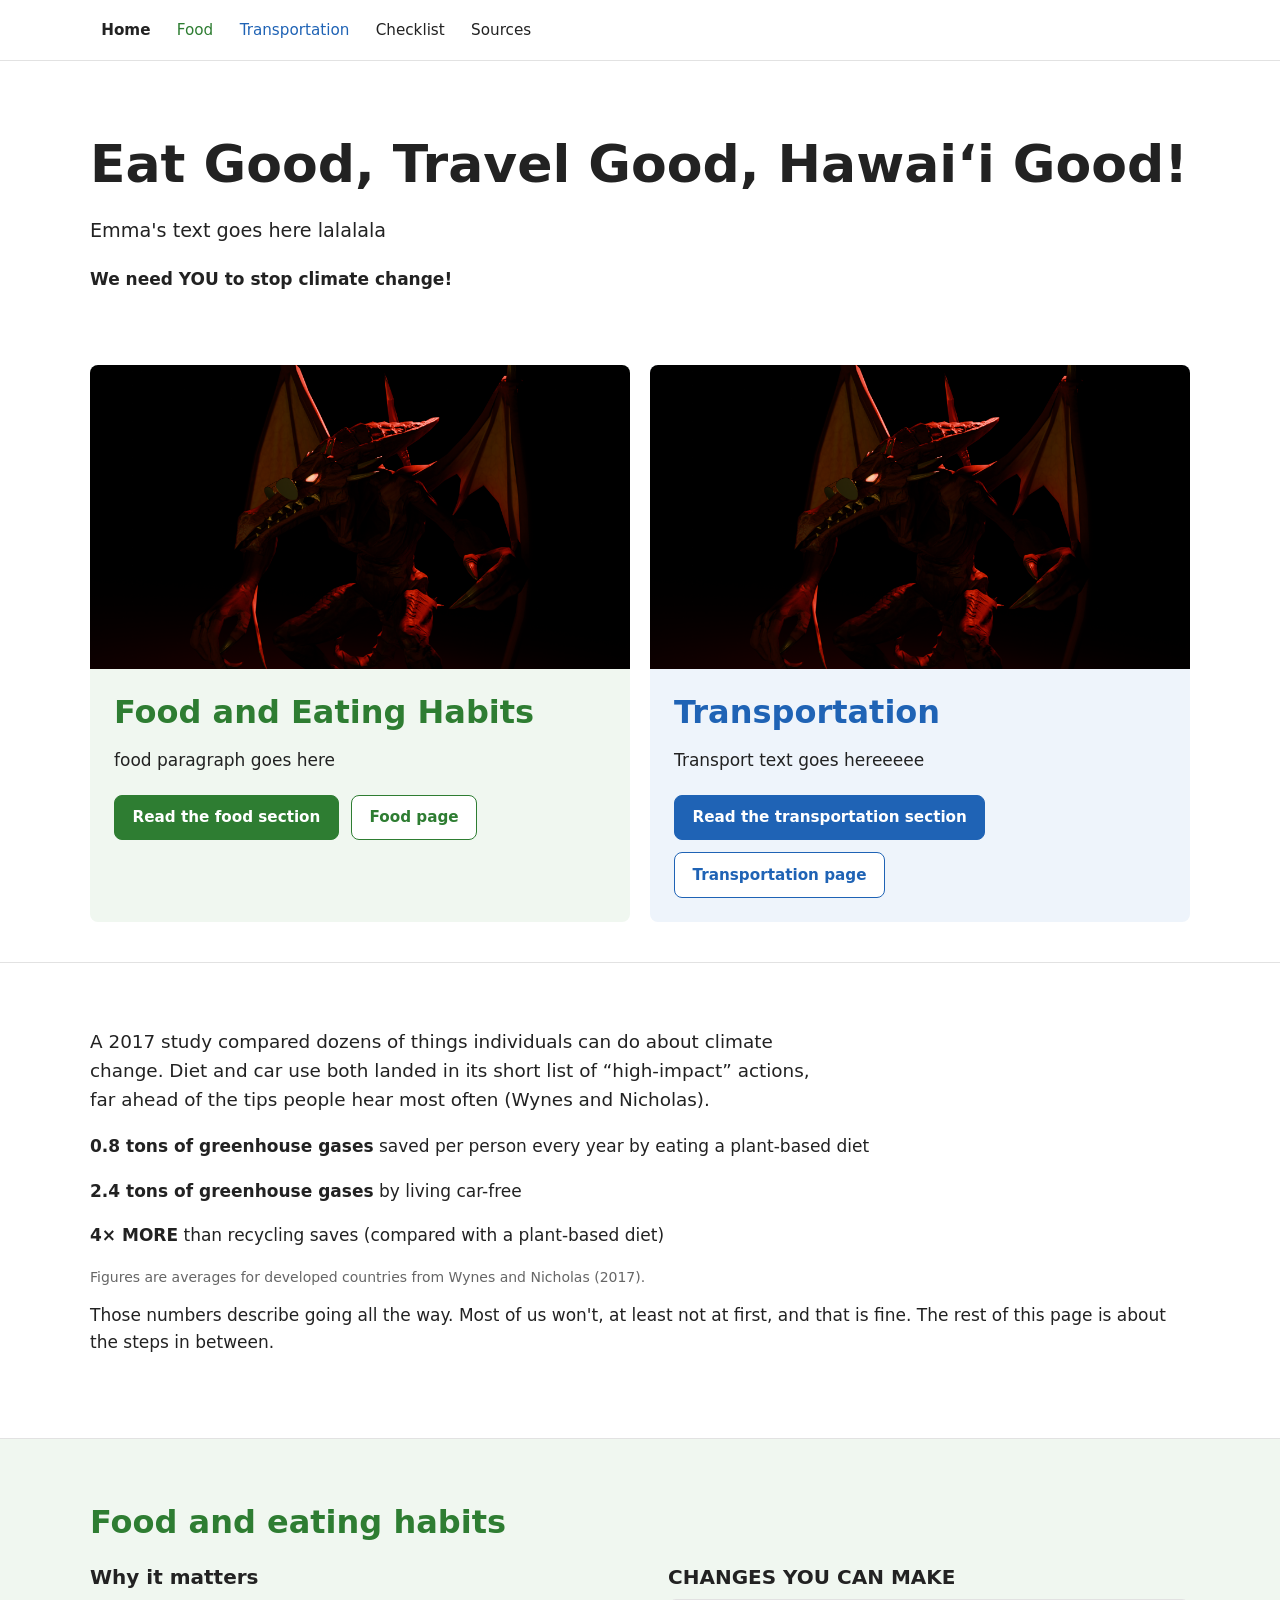
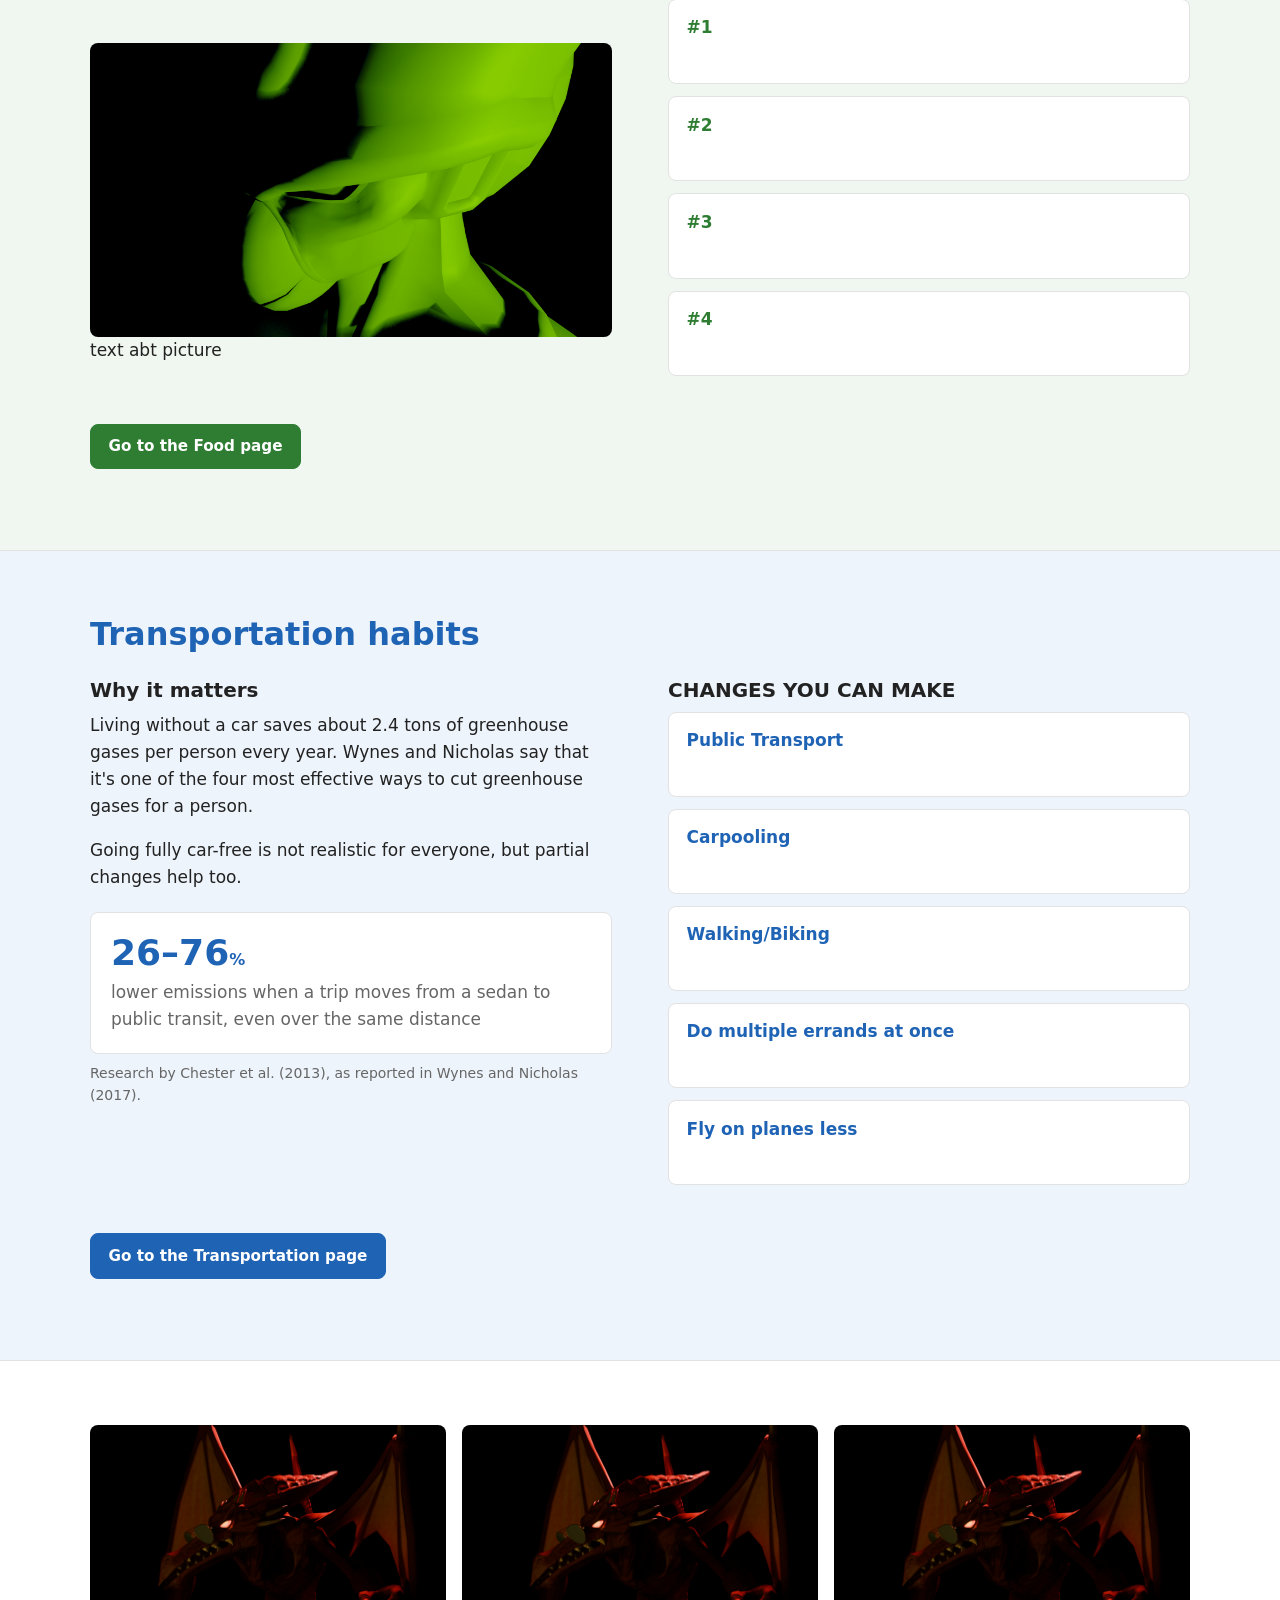
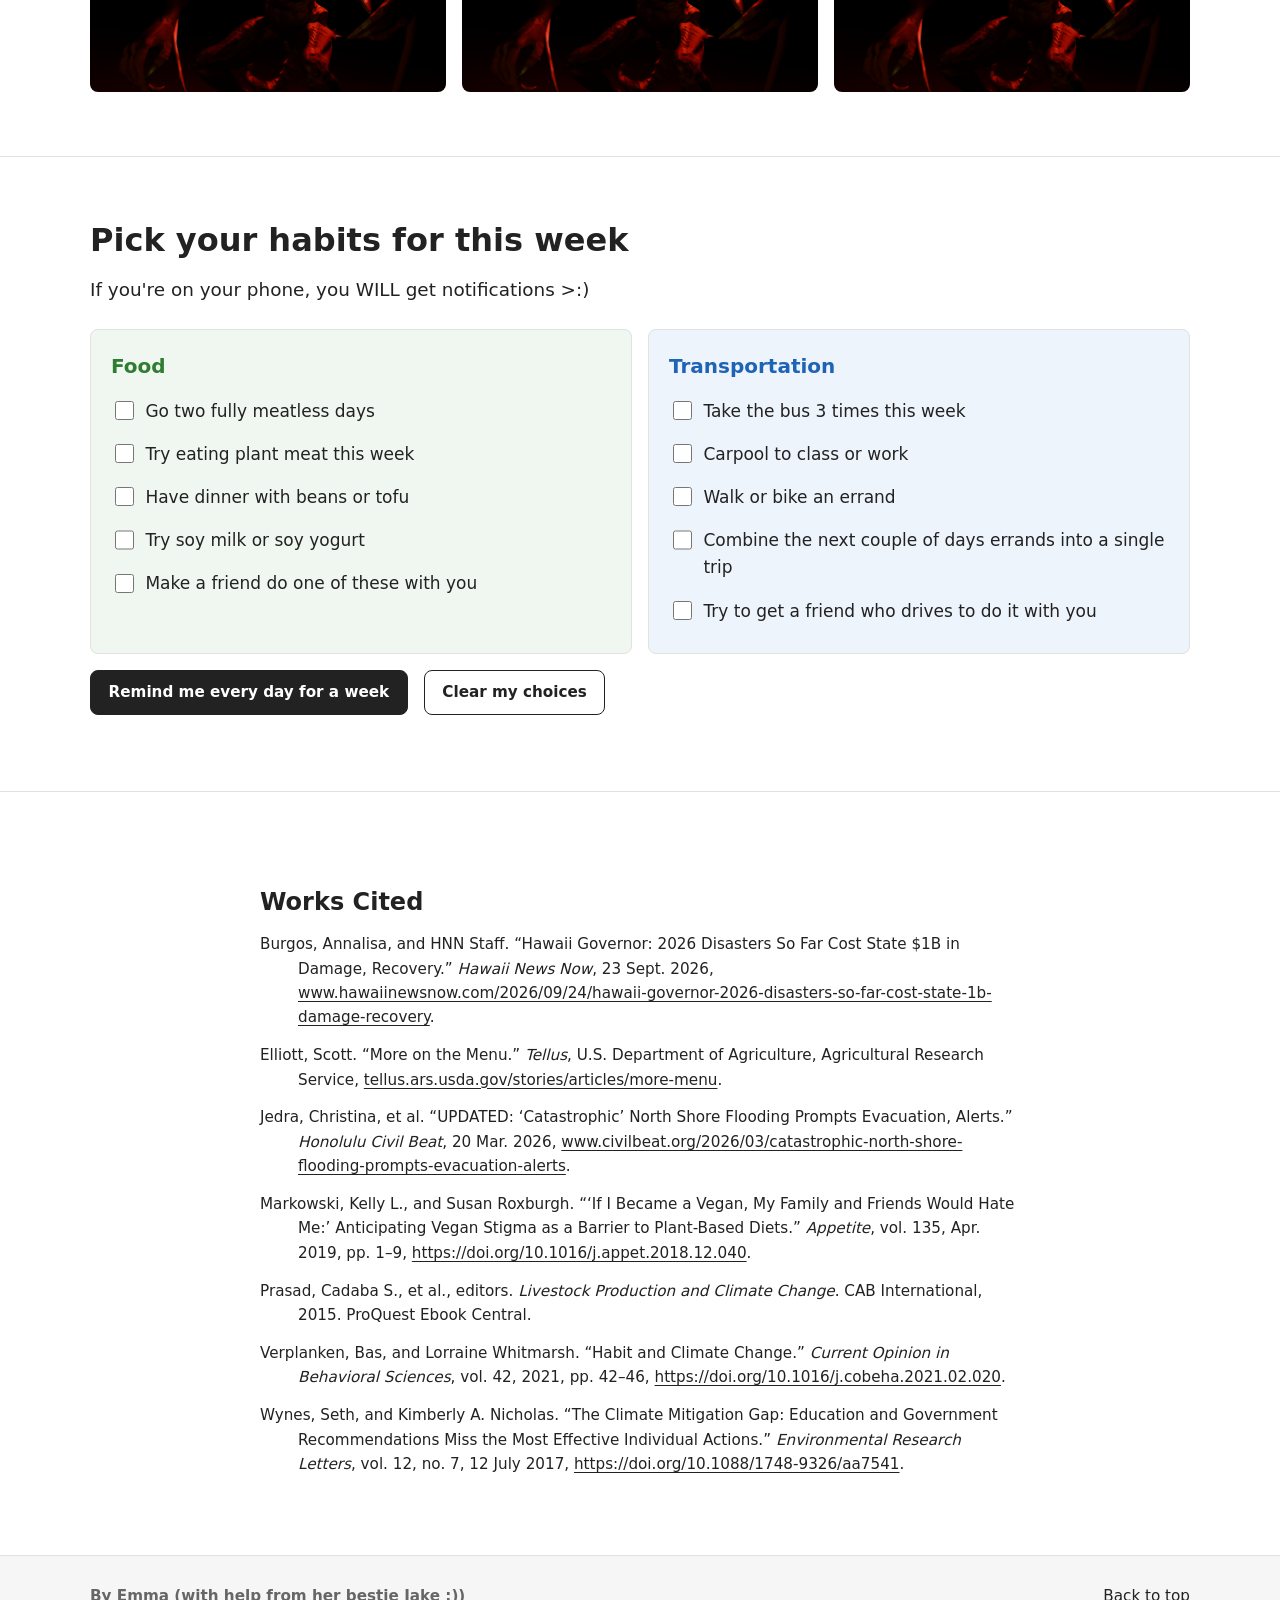
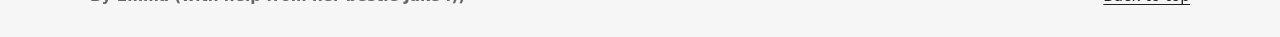
==== index.html @ 80af2153 "Climate habits website" ====
<!DOCTYPE html>
<html lang="en"><head>
  <meta charset="utf-8">
  <meta name="viewport" content="width=device-width, initial-scale=1">
  <title>Eat Good, Travel Good, Hawaiʻi Good!</title>
  <link rel="stylesheet" href="css/styles.css">
</head>
<body>
  <a class="skip-link" href="#main">Skip to main content</a>

  <!-- ============ SITE HEADER / NAVIGATION ============ -->
  <header class="site-header">
    <div class="wrap header-inner">
      <button class="nav-toggle" type="button" aria-expanded="false" aria-controls="site-nav">
        <span class="nav-toggle-bars" aria-hidden="true"></span>
        Menu
      </button>
      <nav id="site-nav" class="site-nav" aria-label="Main">
        <ul>
          <li><a href="index.html" aria-current="page">Home</a></li>
          <li><a class="nav-food" href="food.html">Food</a></li>
          <li><a class="nav-move" href="transportation.html">Transportation</a></li>
          <li><a href="#checklist">Checklist</a></li>
          <li><a href="#sources">Sources</a></li>
        </ul>
      </nav>
    </div>
  </header>

  <main id="main">

    <!-- ============ 1. DARK INTRO ============ -->
    <section class="hero">
      <div class="wrap">
        <h1><em>Eat Good, Travel Good, Hawaiʻi Good!</em></h1>
        <p class="hero-lede">Emma's text goes here lalalala</p>
        <p class="hero-note">We need YOU to stop climate change!</p>
      </div>
    </section>

    <!-- ============ 2. THE GREEN / BLUE SPLIT ============ -->
    <section class="split" aria-label="The two topics">
      <article class="split-half theme-food">
        <img src="images/aviator-penetrator-cool-test-render.png" width="1920" height="1080" alt="">
        <div class="split-body">
          <h2>Food and Eating Habits</h2>
          <p>food paragraph goes here</p>
          <div class="btn-row">
            <a class="btn" href="#food">Read the food section</a>
            <a class="btn btn-ghost" href="food.html">Food page</a>
          </div>
        </div>
      </article>

      <article class="split-half theme-move">
        <img src="images/aviator-penetrator-cool-test-render-2.png" width="1920" height="1080" alt="">
        <div class="split-body">
          <h2>Transportation</h2>
          <p>Transport text goes hereeeee</p>
          <div class="btn-row">
            <a class="btn" href="#transportation">Read the transportation section</a>
            <a class="btn btn-ghost" href="transportation.html">Transportation page</a>
          </div>
        </div>
      </article>
      <span class="split-plus" aria-hidden="true">+</span>
    </section>

    <!-- ============ 3. SHARED SECTION: WHY THESE TWO ============ -->
    <section class="section theme-mix" id="why">
      <div class="wrap">
        <p class="section-lede">
          A 2017 study compared dozens of things individuals can do about climate change. Diet and
          car use both landed in its short list of “high-impact” actions, far ahead of the tips
          people hear most often (Wynes and Nicholas).
        </p>

        <p><strong>0.8 tons of greenhouse gases</strong> saved per person every year by eating a plant-based diet</p>
        <p><strong>2.4 tons of greenhouse gases</strong> by living car-free</p>
        <p><strong>4× MORE</strong> than recycling saves (compared with a plant-based diet)</p>
        <p class="fine-print">
          Figures are averages for developed countries from Wynes and Nicholas (2017).</p>
        <p>
          Those numbers describe going all the way. Most of us won't, at least not at first, and
          that is fine. The rest of this page is about the steps in between.
        </p>
      </div>
    </section>

    <!-- ============ 4. FOOD DETAIL (GREEN) ============ -->
    <section class="section theme-food tinted" id="food">
      <div class="wrap">
        <h2>Food and eating habits</h2>

        <div class="two-col">
          <div>
            <h3>Why it matters</h3>
            <p><br></p>

            <!-- Picture spot: click it in edit mode to swap in your own picture -->
            <img class="rounded" src="images/impcelltestgreenoverlaynotexture.png" width="1920" height="1080" alt="">

            <p>text abt picture</p>
          </div>

          <div>
            <h3>CHANGES YOU CAN MAKE</h3>
            <ul class="steps">
              <li>
                <strong>#1</strong><br></li>
              <li>
                <strong>#2</strong><br></li>
              <li>
                <strong>#3</strong><br></li>
              <li>
                <strong>#4</strong><br></li>
            </ul>
          </div>
        </div>

        <p><a class="btn" href="food.html">Go to the Food page</a></p>
      </div>
    </section>

    <!-- ============ 5. TRANSPORTATION DETAIL (BLUE) ============ -->
    <section class="section theme-move tinted" id="transportation">
      <div class="wrap">
        <h2>Transportation habits</h2>

        <div class="two-col">
          <div>
            <h3>Why it matters</h3>
            <p>
              Living without a car saves about 2.4 tons of greenhouse gases per person every year. Wynes and Nicholas say that it's one of the four most effective ways to cut greenhouse gases for a person.
            </p>
            <p>
              Going fully car-free is not realistic for everyone, but partial changes help too.
            </p>
            <div class="stat-row stat-row-tight">
              <div class="stat">
                <p class="stat-num">26–76<span>%</span></p>
                <p class="stat-label">lower emissions when a trip moves from a sedan to public transit, even over the same distance</p>
              </div>
            </div>
            <p class="fine-print">Research by Chester et al. (2013), as reported in Wynes and Nicholas (2017).</p>
          </div>

          <div>
            <h3>CHANGES YOU CAN MAKE</h3>
            <ul class="steps">
              <li>
                <strong>Public Transport</strong><br></li>
              <li>
                <strong>Carpooling</strong><br></li>
              <li>
                <strong>Walking/Biking</strong><br></li>
              <li>
                <strong>Do multiple errands at once</strong><br></li>
              <li>
                <strong>Fly on planes less</strong><br></li>
            </ul>
          </div>
        </div>

        <p><a class="btn" href="transportation.html">Go to the Transportation page</a></p>
      </div>
    </section>

    <!-- ============ 6. PICTURES (MIXED) ============ -->
    <!-- Three picture spots: click each one in edit mode to swap in your own picture -->
    <section class="section theme-mix" id="pictures">
      <div class="wrap">
        <div class="photo-row">
          <img class="rounded" src="images/aviator-penetrator-cool-test-render.png" width="1920" height="1080" alt="">
          <img class="rounded" src="images/aviator-penetrator-cool-test-render-2.png" width="1920" height="1080" alt="">
          <img class="rounded" src="images/aviator-penetrator-cool-test-render-3.png" width="1920" height="1080" alt="">
        </div>
      </div>
    </section>

    <!-- ============ 8. INTERACTIVE CHECKLIST ============ -->
    <section class="section theme-mix" id="checklist">
      <div class="wrap">
        <h2>Pick your habits for this week</h2>
        <p class="section-lede">If you're on your phone, you WILL get notifications &gt;:)</p>

        <form class="checklist" id="habit-checklist">
          <fieldset class="check-group theme-food">
            <legend>Food</legend>
            <label><input type="checkbox" id="food-1"> <span>Go two fully meatless days</span></label>
            <label><input type="checkbox" id="food-2"> <span>Try eating plant meat this week</span></label>
            <label><input type="checkbox" id="food-3"> <span>Have dinner with beans or tofu</span></label>
            <label><input type="checkbox" id="food-4"> <span>Try soy milk or soy yogurt</span></label>
            <label><input type="checkbox" id="food-5"> <span>Make a friend do one of these with you</span></label>
          </fieldset>

          <fieldset class="check-group theme-move">
            <legend>Transportation</legend>
            <label><input type="checkbox" id="move-1"> <span>Take the bus 3 times this week</span></label>
            <label><input type="checkbox" id="move-2"> <span>Carpool to class or work</span></label>
            <label><input type="checkbox" id="move-3"> <span>Walk or bike an errand</span></label>
            <label><input type="checkbox" id="move-4"> <span>Combine the next couple of days errands into a single trip</span></label>
            <label><input type="checkbox" id="move-5"> <span>Try to get a friend who drives to do it with you</span></label>
          </fieldset>

          <div class="check-summary">
            <button class="btn" type="button" id="remind-me">Remind me every day for a week</button>
            <button class="btn btn-outline" type="button" id="check-reset">Clear my choices</button>
          </div>
        </form>
      </div>
    </section>

    <!-- ============ 9. CONCLUSION + WORKS CITED ============ -->
    <section class="section" id="sources">
      <div class="wrap narrow">
        <h2 class="cited-title">Works Cited</h2>
        <ul class="cited">
          <li>Burgos, Annalisa, and HNN Staff. “Hawaii Governor: 2026 Disasters So Far Cost State $1B in Damage, Recovery.” <cite>Hawaii News Now</cite>, 23 Sept. 2026, <a href="https://www.hawaiinewsnow.com/2026/09/24/hawaii-governor-2026-disasters-so-far-cost-state-1b-damage-recovery">www.hawaiinewsnow.com/2026/09/24/hawaii-governor-2026-disasters-so-far-cost-state-1b-damage-recovery</a>.</li>
          <li>Elliott, Scott. “More on the Menu.” <cite>Tellus</cite>, U.S. Department of Agriculture, Agricultural Research Service, <a href="https://tellus.ars.usda.gov/stories/articles/more-menu">tellus.ars.usda.gov/stories/articles/more-menu</a>.</li>
          <li>Jedra, Christina, et al. “UPDATED: ‘Catastrophic’ North Shore Flooding Prompts Evacuation, Alerts.” <cite>Honolulu Civil Beat</cite>, 20 Mar. 2026, <a href="https://www.civilbeat.org/2026/03/catastrophic-north-shore-flooding-prompts-evacuation-alerts">www.civilbeat.org/2026/03/catastrophic-north-shore-flooding-prompts-evacuation-alerts</a>.</li>
          <li>Markowski, Kelly L., and Susan Roxburgh. “‘If I Became a Vegan, My Family and Friends Would Hate Me:’ Anticipating Vegan Stigma as a Barrier to Plant-Based Diets.” <cite>Appetite</cite>, vol. 135, Apr. 2019, pp. 1–9, <a href="https://doi.org/10.1016/j.appet.2018.12.040">https://doi.org/10.1016/j.appet.2018.12.040</a>.</li>
          <li>Prasad, Cadaba S., et al., editors. <cite>Livestock Production and Climate Change</cite>. CAB International, 2015. ProQuest Ebook Central.</li>
          <li>Verplanken, Bas, and Lorraine Whitmarsh. “Habit and Climate Change.” <cite>Current Opinion in Behavioral Sciences</cite>, vol. 42, 2021, pp. 42–46, <a href="https://doi.org/10.1016/j.cobeha.2021.02.020">https://doi.org/10.1016/j.cobeha.2021.02.020</a>.</li>
          <li>Wynes, Seth, and Kimberly A. Nicholas. “The Climate Mitigation Gap: Education and Government Recommendations Miss the Most Effective Individual Actions.” <cite>Environmental Research Letters</cite>, vol. 12, no. 7, 12 July 2017, <a href="https://doi.org/10.1088/1748-9326/aa7541">https://doi.org/10.1088/1748-9326/aa7541</a>.</li>
        </ul>
      </div>
    </section>
  </main>

  <footer class="site-footer">
    <div class="wrap footer-inner">
      <p><strong>By Emma (with help from her bestie Jake :))</strong></p>
      <p><a href="#main">Back to top</a></p>
    </div>
  </footer>

  <script src="js/main.js"></script></body></html>
---- css/styles.css ----
/* =====================================================================
   CLIMATE HABITS: one stylesheet for every page
   ---------------------------------------------------------------------
   HOW THE COLORS WORK
   1. All colors are named once, right below.
   2. A section gets its color by adding a class in the HTML:
        class="theme-food"  -> green
        class="theme-move"  -> blue
        class="theme-mix"   -> plain (no color)
   3. Everything inside that section reads --deep and --tint,
      so it recolors itself.
   To change a color for the whole site, change it here only.
   ===================================================================== */

:root {
  /* Basics */
  --ink: #222222;        /* text */
  --paper: #ffffff;      /* page background */
  --muted: #666666;      /* small grey text */
  --line: #e2e2e2;       /* thin borders */
  --soft: #f6f6f6;       /* light grey boxes */

  /* Food = green */
  --food-deep: #2e7d32;
  --food-tint: #f0f7f0;

  /* Transportation = blue */
  --move-deep: #1f63b5;
  --move-tint: #eef4fb;

  /* Defaults used when a section has no theme class */
  --deep: var(--ink);
  --tint: var(--soft);

  --font: system-ui, -apple-system, "Segoe UI", Roboto, Helvetica, Arial, sans-serif;
  --radius: 8px;
}

.theme-food { --deep: var(--food-deep); --tint: var(--food-tint); }
.theme-move { --deep: var(--move-deep); --tint: var(--move-tint); }
.theme-mix  { --deep: var(--ink);       --tint: var(--soft); }

/* ---------- Basics ---------- */
*, *::before, *::after { box-sizing: border-box; }
html { scroll-behavior: smooth; scroll-padding-top: 70px; }
body {
  margin: 0;
  background: var(--paper);
  color: var(--ink);
  font-family: var(--font);
  font-size: 1.0625rem;
  line-height: 1.6;
}
img { max-width: 100%; height: auto; display: block; }
h1, h2, h3, h4 { line-height: 1.2; margin: 0 0 .5em; font-weight: 700; }
h2 { font-size: clamp(1.6rem, 3vw, 2rem); color: var(--deep); }
h3 { font-size: 1.25rem; }
h4 { font-size: 1.1rem; }
p { margin: 0 0 1em; }
a { color: var(--deep); text-underline-offset: 3px; }
:focus-visible { outline: 3px solid #f2b705; outline-offset: 2px; }

.wrap { width: min(1100px, 100% - 2.5rem); margin-inline: auto; }
.narrow { max-width: 760px; }

.skip-link { position: absolute; left: -999px; top: 0; background: #fff; color: var(--ink); padding: .6rem 1rem; z-index: 100; }
.skip-link:focus { left: .5rem; top: .5rem; }

.fine-print { font-size: .875rem; color: var(--muted); }

/* ---------- Header and navigation ---------- */
.site-header { position: sticky; top: 0; z-index: 50; background: #fff; border-bottom: 1px solid var(--line); }
.header-inner { display: flex; align-items: center; justify-content: space-between; min-height: 60px; gap: 1rem; }
.site-nav ul { list-style: none; display: flex; gap: .25rem; margin: 0; padding: 0; }
.site-nav a { display: block; padding: .5rem .7rem; color: var(--ink); text-decoration: none; font-size: .95rem; }
.site-nav a:hover { text-decoration: underline; }
.site-nav a[aria-current="page"] { font-weight: 700; }
.site-nav .nav-food { color: var(--food-deep); }
.site-nav .nav-move { color: var(--move-deep); }

.nav-toggle {
  display: none; align-items: center; gap: .5rem;
  background: none; border: 1px solid var(--line); color: var(--ink);
  font: inherit; font-size: .95rem; padding: .4rem .8rem; border-radius: var(--radius); cursor: pointer;
}
.nav-toggle-bars, .nav-toggle-bars::before, .nav-toggle-bars::after {
  display: block; width: 16px; height: 2px; background: currentColor; content: ""; position: relative;
}
.nav-toggle-bars::before { position: absolute; top: -5px; }
.nav-toggle-bars::after { position: absolute; top: 5px; }

/* ---------- Intro at the top of each page ---------- */
.hero { padding: clamp(2.5rem, 6vw, 4.5rem) 0; }
.hero h1 { font-size: clamp(2.2rem, 5vw, 3.25rem); margin-bottom: .4em; }
.hero h1 em { font-style: normal; }
.hero-lede { font-size: 1.2rem; max-width: 44rem; }
.hero-note { font-weight: 600; margin: 0; }

/* Food and Transportation pages: light green / light blue intro */
.hero-themed { background: var(--tint); }
.hero-themed h1 { color: var(--deep); }

/* ---------- The two halves on the home page ---------- */
.split { display: grid; grid-template-columns: 1fr 1fr; gap: 1.25rem; width: min(1100px, 100% - 2.5rem); margin: 0 auto 2.5rem; }
.split-half { background: var(--tint); border-radius: var(--radius); overflow: hidden; display: flex; flex-direction: column; }
.split-half img { width: 100%; aspect-ratio: 16 / 9; object-fit: cover; }
.split-body { padding: 1.5rem; }
.split-plus { display: none; }

/* ---------- Buttons ---------- */
.btn-row { display: flex; flex-wrap: wrap; gap: .75rem; margin-top: 1.25rem; }
.btn {
  display: inline-block; padding: .6rem 1.1rem; border-radius: var(--radius);
  background: var(--deep); color: #fff; border: 1px solid var(--deep);
  font: inherit; font-weight: 600; font-size: .95rem; text-decoration: none; cursor: pointer;
}
.btn:hover { opacity: .88; }
.btn-ghost, .btn-outline { background: #fff; color: var(--deep); }

/* ---------- Sections ---------- */
.section { padding: clamp(2.5rem, 6vw, 4rem) 0; border-top: 1px solid var(--line); }
.section.tinted { background: var(--tint); }
.section-lede { font-size: 1.15rem; max-width: 46rem; }
.two-col { display: grid; grid-template-columns: 1fr 1fr; gap: clamp(1.5rem, 5vw, 3.5rem); margin: 1.5rem auto; }
.rounded { border-radius: var(--radius); }

/* Number boxes */
.stat-row-tight { grid-template-columns: 1fr; margin: 1.25rem 0 .5rem; }
.stat { background: #fff; border: 1px solid var(--line); border-radius: var(--radius); padding: 1.25rem; }
.stat-num { font-size: 2.25rem; font-weight: 700; line-height: 1.1; color: var(--deep); margin-bottom: .4rem; }
.stat-num span { font-size: 1rem; font-weight: 600; }
.stat-label { margin: 0; color: var(--muted); }

/* Lists of facts / changes */
.steps { list-style: none; padding: 0; margin: 0 0 1.5rem; display: grid; gap: .75rem; }
.steps li { background: #fff; border: 1px solid var(--line); border-radius: var(--radius); padding: .9rem 1.1rem; }
.steps strong { display: block; color: var(--deep); }

/* Three pictures in a row */
.photo-row { display: grid; grid-template-columns: repeat(3, 1fr); gap: 1rem; }
.photo-row img { width: 100%; height: 100%; aspect-ratio: 4 / 3; object-fit: cover; }

/* ---------- Checklist ---------- */
.checklist { display: grid; grid-template-columns: 1fr 1fr; gap: 1rem; margin-top: 1.5rem; }
.check-group { margin: 0; padding: 1.25rem; background: var(--tint); border: 1px solid var(--line); border-radius: var(--radius); min-width: 0; }
.check-group legend { float: left; width: 100%; font-size: 1.25rem; font-weight: 700; color: var(--deep); margin-bottom: .5rem; padding: 0; }
.check-group label { clear: both; display: flex; align-items: flex-start; gap: .7rem; padding: .5rem .25rem; cursor: pointer; }
.check-group input { width: 1.2rem; height: 1.2rem; margin: .2rem 0 0; flex: none; accent-color: var(--deep); cursor: pointer; }
.check-summary { grid-column: 1 / -1; display: flex; flex-wrap: wrap; align-items: center; gap: .75rem 1rem; }
#remind-status { flex-basis: 100%; margin: 0; }

/* ---------- Daily check-in pop-up ---------- */
.checkin { width: min(30rem, calc(100% - 2rem)); border: 1px solid var(--line); border-radius: var(--radius); padding: 1.5rem; }
.checkin::backdrop { background: rgba(0,0,0,.35); }
.checkin h2 { font-size: 1.35rem; color: var(--ink); }
.checkin-list { list-style: none; padding: 0; margin: 1rem 0; display: grid; gap: .9rem; }
.checkin-list li { display: grid; gap: .4rem; }
.checkin-buttons { display: flex; gap: .5rem; }
.checkin-btn { font: inherit; font-size: .9rem; font-weight: 600; padding: .4rem .85rem; border-radius: var(--radius); border: 1px solid #bbb; background: #fff; color: var(--ink); cursor: pointer; }
.checkin-done[aria-pressed="true"] { background: var(--food-deep); border-color: var(--food-deep); color: #fff; }
.checkin-notyet[aria-pressed="true"] { background: #888; border-color: #888; color: #fff; }
.checkin-score { font-weight: 600; color: var(--food-deep); }

/* ---------- Works cited ---------- */
.cited-title { margin-top: 2rem; font-size: 1.5rem; }
.cited { list-style: none; padding: 0; font-size: .95rem; }
.cited li { padding-left: 2.5em; text-indent: -2.5em; margin-bottom: .9em; overflow-wrap: anywhere; }  /* hanging indent */

/* ---------- Placeholder box (Food / Transportation pages) ---------- */
.placeholder { border: 2px dashed #bbb; border-radius: var(--radius); padding: 2rem; text-align: center; background: #fff; }

/* ---------- Footer ---------- */
.site-footer { background: var(--soft); border-top: 1px solid var(--line); padding: 1.75rem 0; font-size: .95rem; color: var(--muted); }
.footer-inner { display: flex; flex-wrap: wrap; justify-content: space-between; gap: .5rem 2rem; }
.footer-inner p { margin: 0; }
.site-footer a { color: var(--ink); }

/* =====================================================================
   SMALLER SCREENS: side-by-side layouts stack on top of each other.
   ===================================================================== */
@media (max-width: 900px) {
  .site-nav a { padding: .5rem .5rem; font-size: .9rem; }
}

@media (max-width: 760px) {
  .nav-toggle { display: inline-flex; }
  .site-nav { display: none; position: absolute; left: 0; right: 0; top: 100%; background: #fff; border-bottom: 1px solid var(--line); padding: .5rem 1.25rem 1rem; }
  .site-nav.is-open { display: block; }
  .site-nav ul { flex-direction: column; }
  .site-nav a { padding: .75rem .25rem; font-size: 1.05rem; }

  .split, .two-col, .checklist, .photo-row { grid-template-columns: 1fr; }
  .two-col { gap: 1.5rem; }
}

@media (max-width: 520px) {
  .btn-row .btn { width: 100%; text-align: center; }
}

@media (prefers-reduced-motion: reduce) {
  html { scroll-behavior: auto; }
}
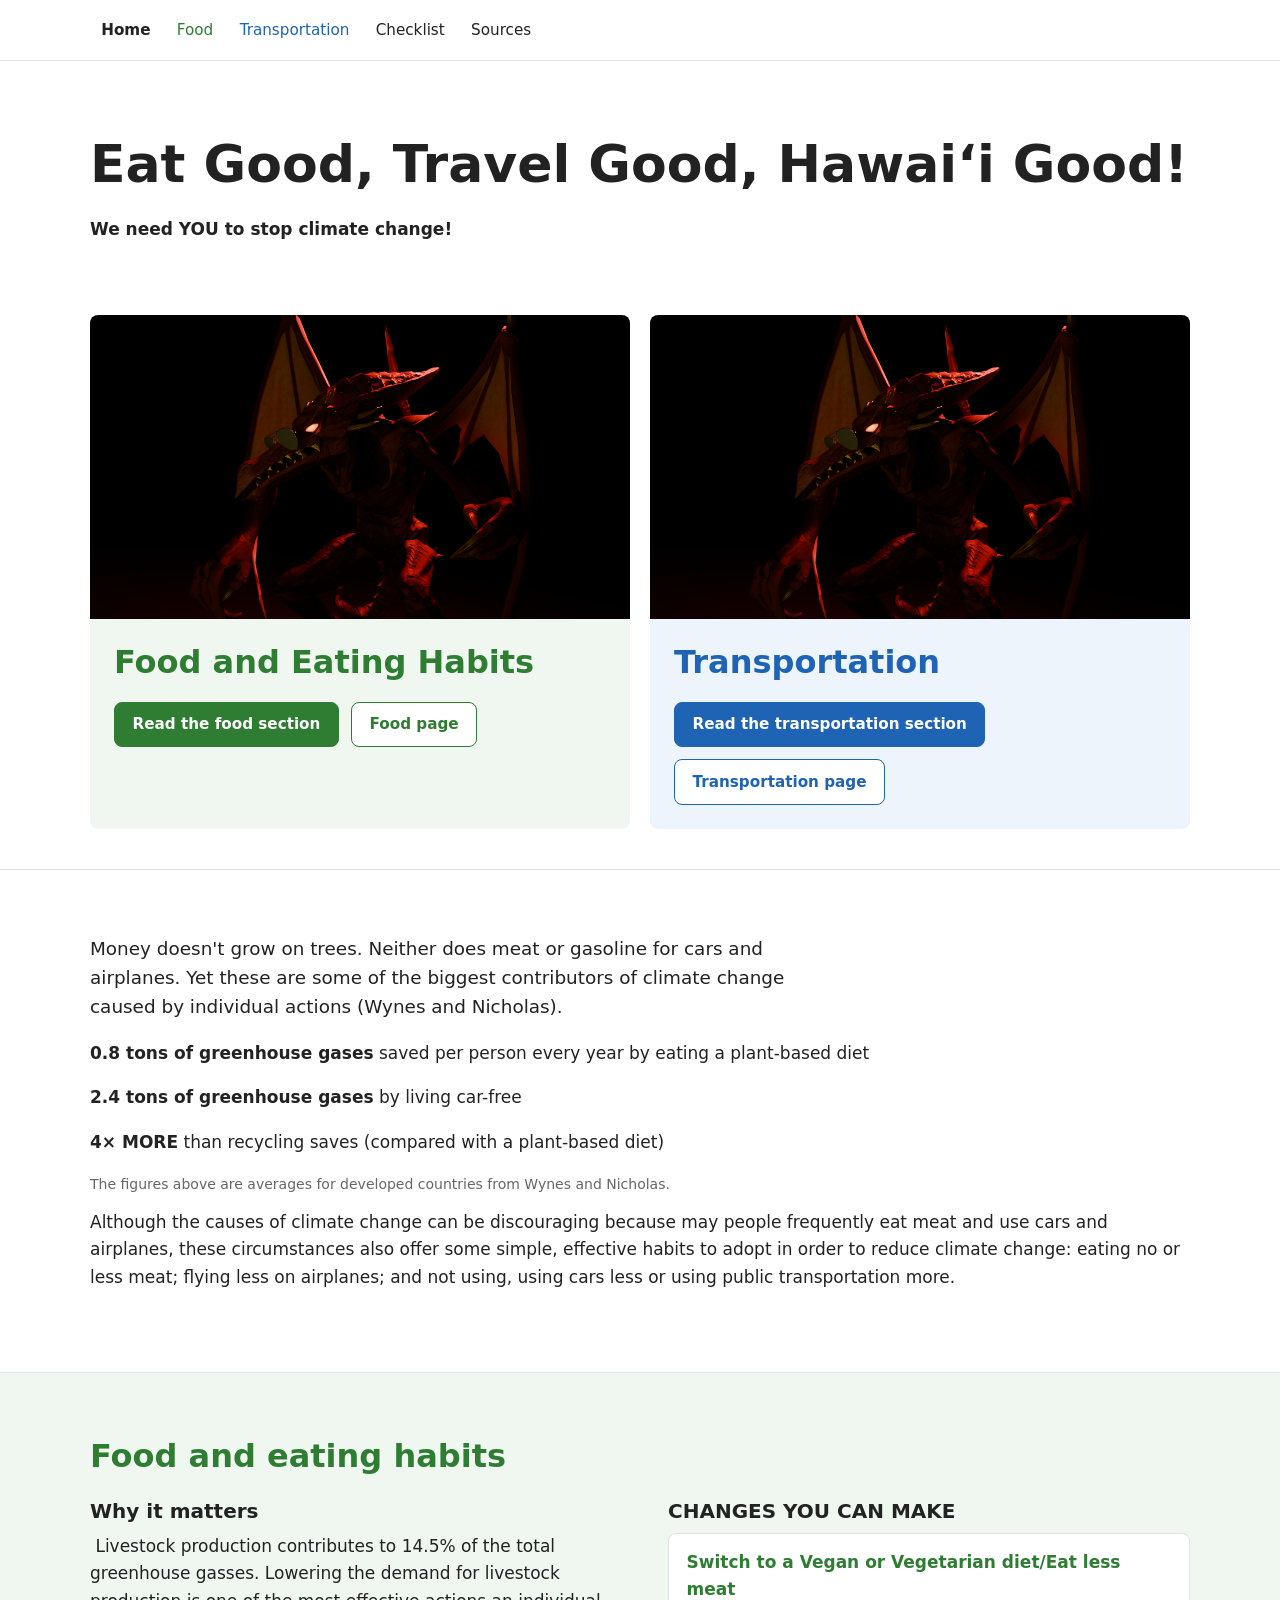
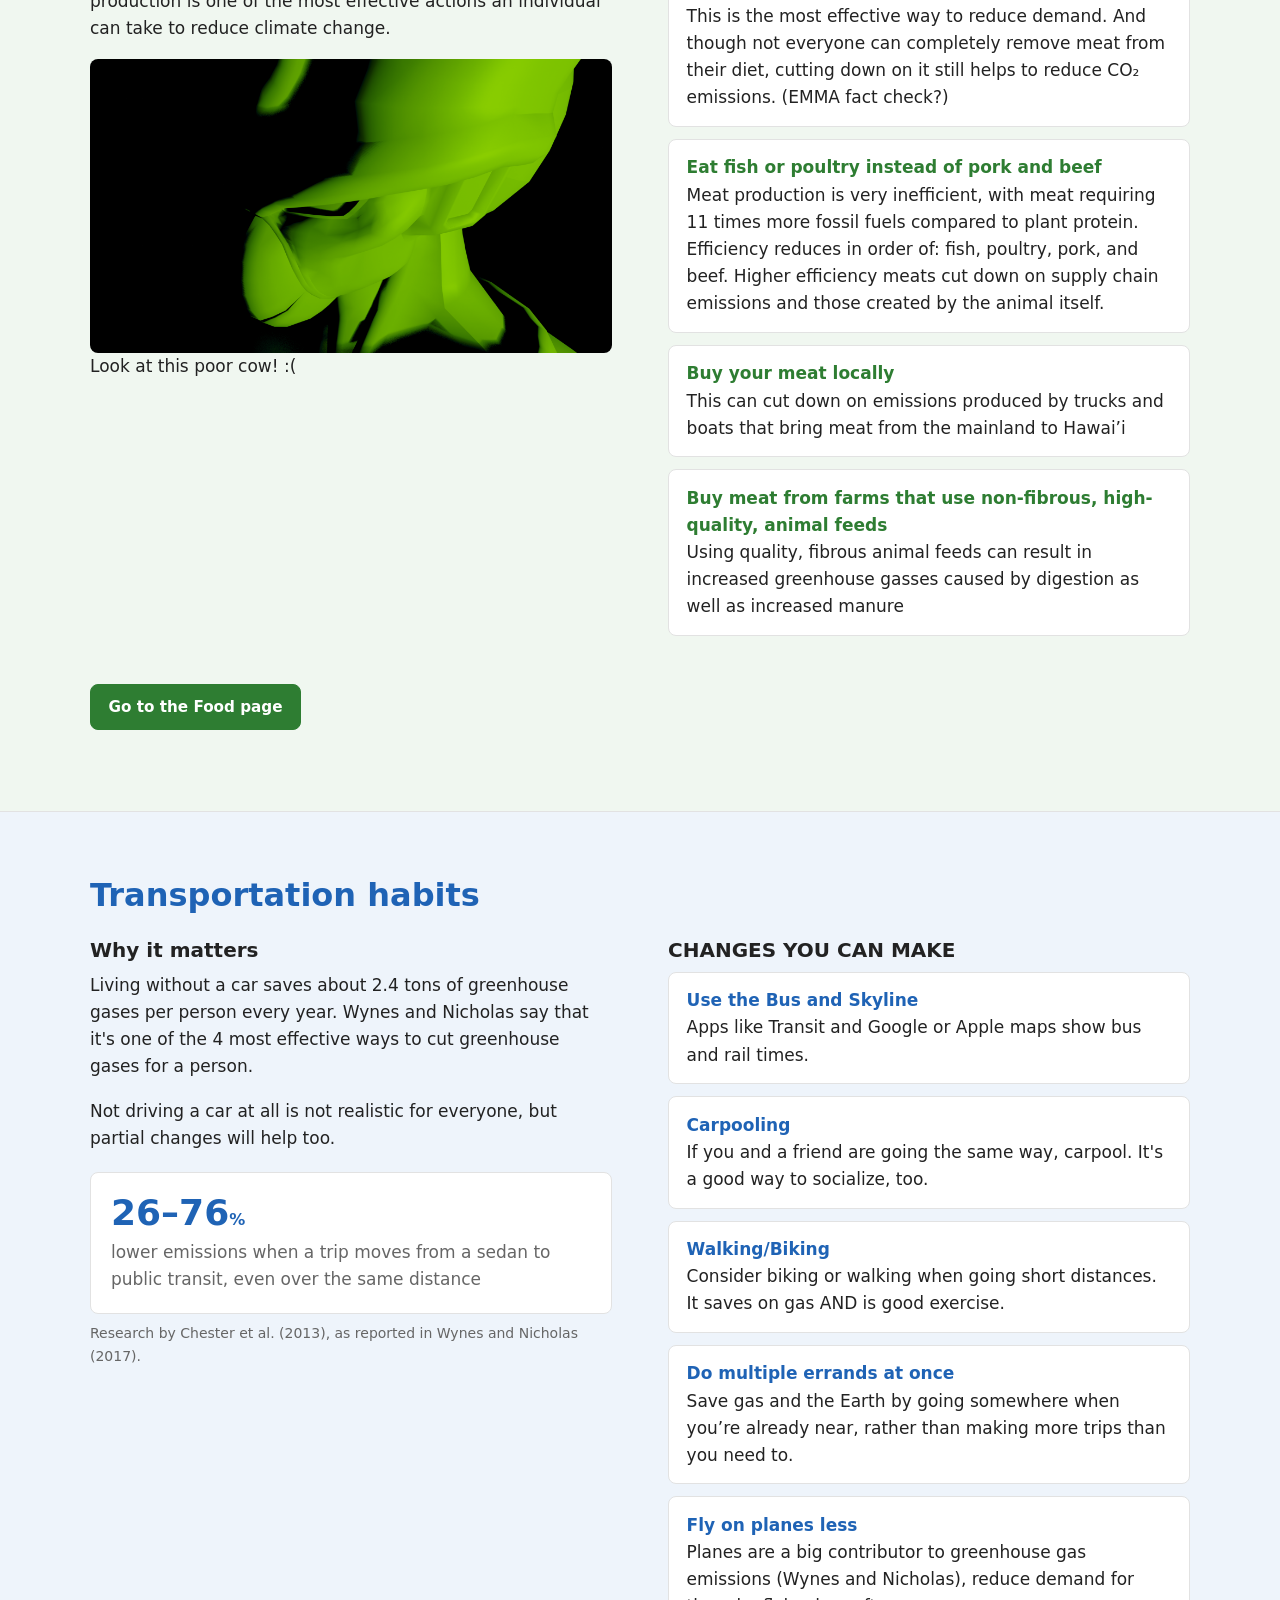
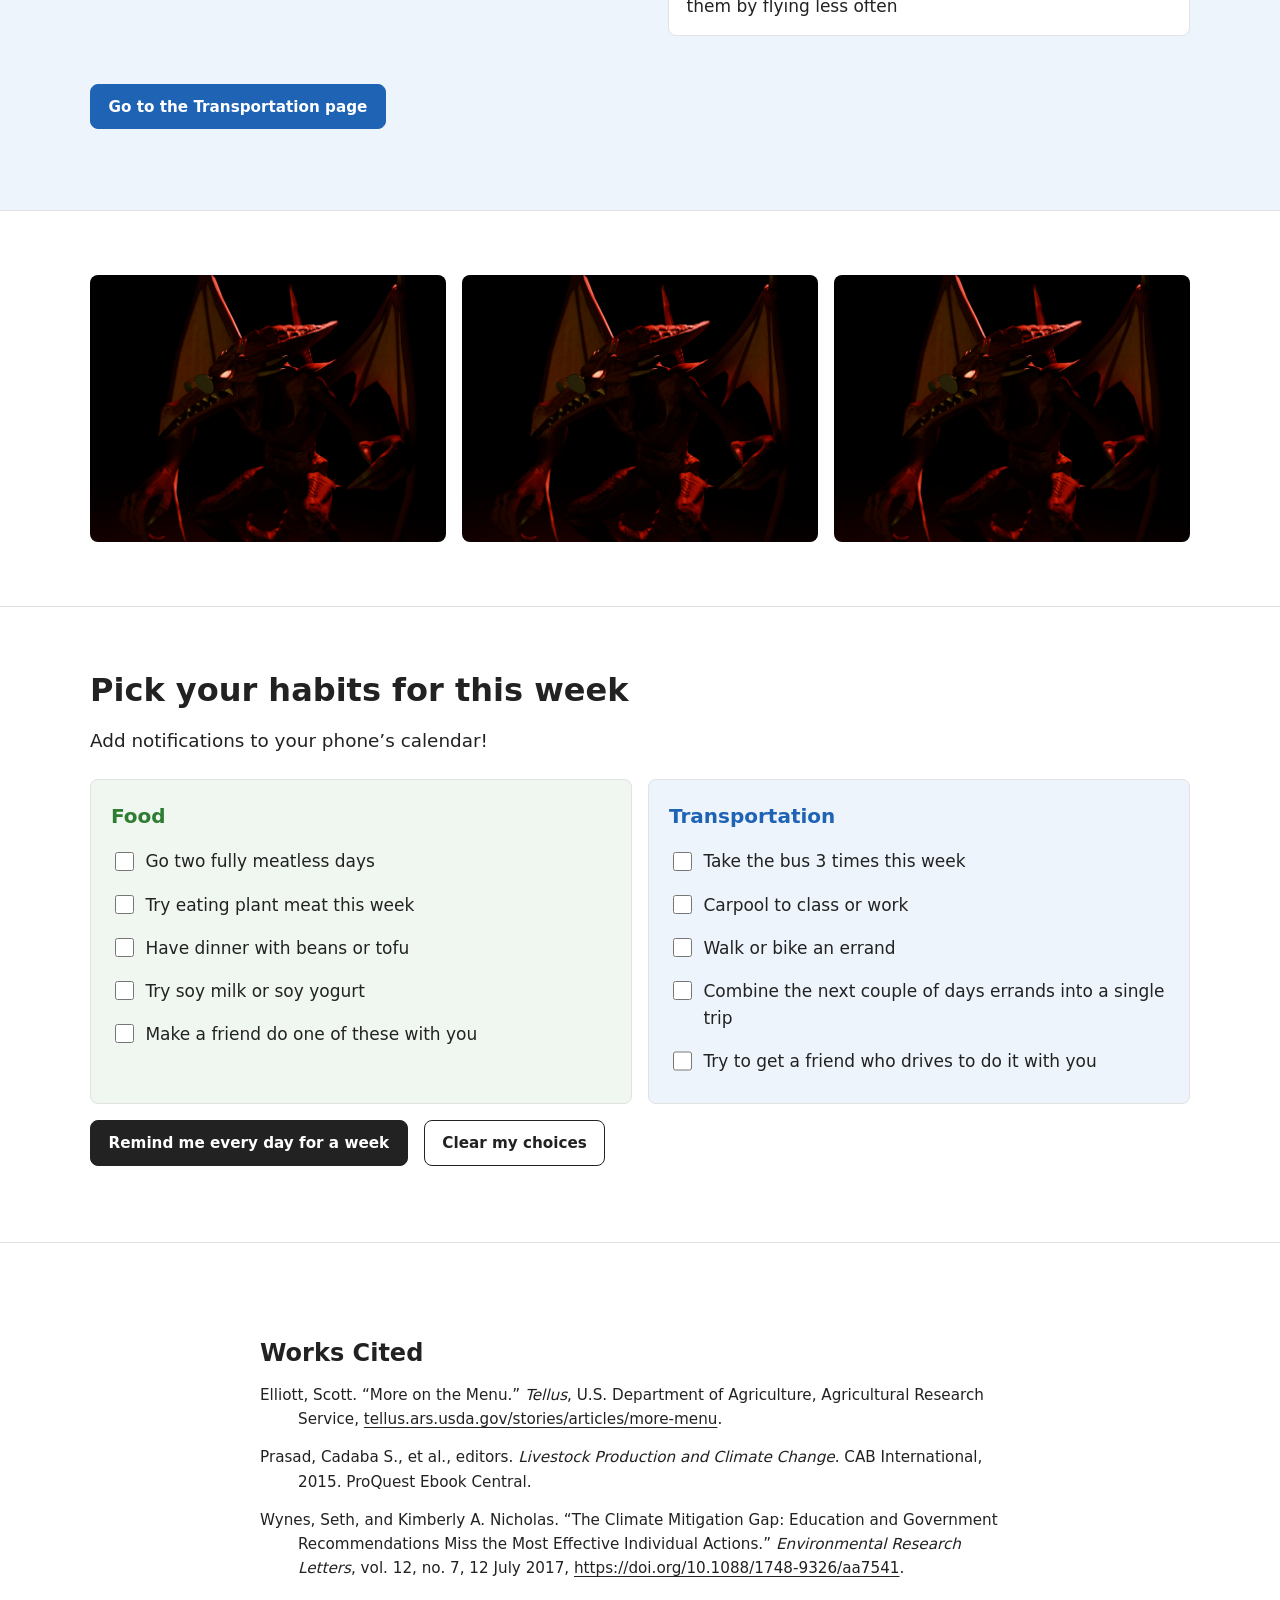
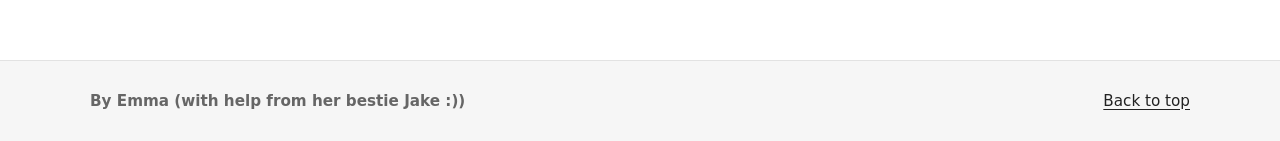
==== commit d27e0931: "Update homepage text, remove marked boxes and unused sources" ====
--- a/index.html
+++ b/index.html
@@ -33,7 +33,6 @@
     <section class="hero">
       <div class="wrap">
         <h1><em>Eat Good, Travel Good, Hawaiʻi Good!</em></h1>
-        <p class="hero-lede">Emma's text goes here lalalala</p>
         <p class="hero-note">We need YOU to stop climate change!</p>
       </div>
     </section>
@@ -44,7 +43,6 @@
         <img src="images/aviator-penetrator-cool-test-render.png" width="1920" height="1080" alt="">
         <div class="split-body">
           <h2>Food and Eating Habits</h2>
-          <p>food paragraph goes here</p>
           <div class="btn-row">
             <a class="btn" href="#food">Read the food section</a>
             <a class="btn btn-ghost" href="food.html">Food page</a>
@@ -56,7 +54,6 @@
         <img src="images/aviator-penetrator-cool-test-render-2.png" width="1920" height="1080" alt="">
         <div class="split-body">
           <h2>Transportation</h2>
-          <p>Transport text goes hereeeee</p>
           <div class="btn-row">
             <a class="btn" href="#transportation">Read the transportation section</a>
             <a class="btn btn-ghost" href="transportation.html">Transportation page</a>
@@ -69,21 +66,13 @@
     <!-- ============ 3. SHARED SECTION: WHY THESE TWO ============ -->
     <section class="section theme-mix" id="why">
       <div class="wrap">
-        <p class="section-lede">
-          A 2017 study compared dozens of things individuals can do about climate change. Diet and
-          car use both landed in its short list of “high-impact” actions, far ahead of the tips
-          people hear most often (Wynes and Nicholas).
-        </p>
+        <p class="section-lede">Money doesn't grow on trees. Neither does meat or gasoline for cars and airplanes. Yet these are some of the biggest contributors of climate change caused by individual actions (Wynes and Nicholas).&nbsp;</p>
 
         <p><strong>0.8 tons of greenhouse gases</strong> saved per person every year by eating a plant-based diet</p>
         <p><strong>2.4 tons of greenhouse gases</strong> by living car-free</p>
         <p><strong>4× MORE</strong> than recycling saves (compared with a plant-based diet)</p>
-        <p class="fine-print">
-          Figures are averages for developed countries from Wynes and Nicholas (2017).</p>
-        <p>
-          Those numbers describe going all the way. Most of us won't, at least not at first, and
-          that is fine. The rest of this page is about the steps in between.
-        </p>
+        <p class="fine-print">The figures above are averages for developed countries from Wynes and Nicholas.</p>
+        <p>Although the causes of climate change can be discouraging because may people frequently eat meat and use cars and airplanes, these circumstances also offer some simple, effective habits to adopt in order to reduce climate change: eating no or less meat; flying less on airplanes; and not using, using cars less or using public transportation more.&nbsp;</p>
       </div>
     </section>
 
@@ -95,25 +84,25 @@
         <div class="two-col">
           <div>
             <h3>Why it matters</h3>
-            <p><br></p>
+            <p>&nbsp;Livestock production contributes to 14.5% of the total greenhouse gasses. Lowering the demand for livestock production is one of the most effective actions an individual can take to reduce climate change.&nbsp;</p>
 
             <!-- Picture spot: click it in edit mode to swap in your own picture -->
             <img class="rounded" src="images/impcelltestgreenoverlaynotexture.png" width="1920" height="1080" alt="">
 
-            <p>text abt picture</p>
+            <p>Look at this poor cow! :(</p>
           </div>
 
           <div>
             <h3>CHANGES YOU CAN MAKE</h3>
             <ul class="steps">
               <li>
-                <strong>#1</strong><br></li>
-              <li>
-                <strong>#2</strong><br></li>
-              <li>
-                <strong>#3</strong><br></li>
-              <li>
-                <strong>#4</strong><br></li>
+                <strong>Switch to a Vegan or Vegetarian diet/Eat less meat</strong>This is the most effective way to reduce demand. And though not everyone can completely remove meat from their diet, cutting down on it still helps to reduce CO₂ emissions. (EMMA fact check?)</li>
+              <li>
+                <strong>Eat fish or poultry instead of pork and beef</strong>Meat production is very inefficient, with meat requiring 11 times more fossil fuels compared to plant protein. Efficiency reduces in order of: fish, poultry, pork, and beef. Higher efficiency meats cut down on supply chain emissions and those created by the animal itself.</li>
+              <li>
+                <strong>Buy your meat locally&nbsp;</strong>This can cut down on emissions produced by trucks and boats that bring meat from the mainland to Hawai’i&nbsp;</li>
+              <li>
+                <strong>Buy meat from farms that use non-fibrous, high-quality, animal feeds&nbsp;</strong>Using quality, fibrous animal feeds can result in increased greenhouse gasses caused by digestion as well as increased manure&nbsp;</li>
             </ul>
           </div>
         </div>
@@ -131,10 +120,9 @@
           <div>
             <h3>Why it matters</h3>
             <p>
-              Living without a car saves about 2.4 tons of greenhouse gases per person every year. Wynes and Nicholas say that it's one of the four most effective ways to cut greenhouse gases for a person.
+              Living without a car saves about 2.4 tons of greenhouse gases per person every year. Wynes and Nicholas say that it's one of the 4 most effective ways to cut greenhouse gases for a person.
             </p>
-            <p>
-              Going fully car-free is not realistic for everyone, but partial changes help too.
+            <p>Not driving a car at all is not realistic for everyone, but partial changes will help too.
             </p>
             <div class="stat-row stat-row-tight">
               <div class="stat">
@@ -149,15 +137,15 @@
             <h3>CHANGES YOU CAN MAKE</h3>
             <ul class="steps">
               <li>
-                <strong>Public Transport</strong><br></li>
-              <li>
-                <strong>Carpooling</strong><br></li>
-              <li>
-                <strong>Walking/Biking</strong><br></li>
-              <li>
-                <strong>Do multiple errands at once</strong><br></li>
-              <li>
-                <strong>Fly on planes less</strong><br></li>
+                <strong>Use the Bus and Skyline</strong>Apps like Transit and Google or Apple maps show bus and rail times.</li>
+              <li>
+                <strong>Carpooling</strong>If you and a friend are going the same way, carpool. It's a good way to socialize, too.</li>
+              <li>
+                <strong>Walking/Biking</strong>Consider biking or walking when going short distances. It saves on gas AND is good exercise.</li>
+              <li>
+                <strong>Do multiple errands at once</strong>Save gas and the Earth by going somewhere when you’re already near, rather than making more trips than you need to.</li>
+              <li>
+                <strong>Fly on planes less</strong>Planes are a big contributor to greenhouse gas emissions (Wynes and Nicholas), reduce demand for them by flying less often&nbsp;</li>
             </ul>
           </div>
         </div>
@@ -182,7 +170,7 @@
     <section class="section theme-mix" id="checklist">
       <div class="wrap">
         <h2>Pick your habits for this week</h2>
-        <p class="section-lede">If you're on your phone, you WILL get notifications &gt;:)</p>
+        <p class="section-lede">Add notifications to your phone’s calendar!&nbsp;</p>
 
         <form class="checklist" id="habit-checklist">
           <fieldset class="check-group theme-food">
@@ -216,12 +204,8 @@
       <div class="wrap narrow">
         <h2 class="cited-title">Works Cited</h2>
         <ul class="cited">
-          <li>Burgos, Annalisa, and HNN Staff. “Hawaii Governor: 2026 Disasters So Far Cost State $1B in Damage, Recovery.” <cite>Hawaii News Now</cite>, 23 Sept. 2026, <a href="https://www.hawaiinewsnow.com/2026/09/24/hawaii-governor-2026-disasters-so-far-cost-state-1b-damage-recovery">www.hawaiinewsnow.com/2026/09/24/hawaii-governor-2026-disasters-so-far-cost-state-1b-damage-recovery</a>.</li>
           <li>Elliott, Scott. “More on the Menu.” <cite>Tellus</cite>, U.S. Department of Agriculture, Agricultural Research Service, <a href="https://tellus.ars.usda.gov/stories/articles/more-menu">tellus.ars.usda.gov/stories/articles/more-menu</a>.</li>
-          <li>Jedra, Christina, et al. “UPDATED: ‘Catastrophic’ North Shore Flooding Prompts Evacuation, Alerts.” <cite>Honolulu Civil Beat</cite>, 20 Mar. 2026, <a href="https://www.civilbeat.org/2026/03/catastrophic-north-shore-flooding-prompts-evacuation-alerts">www.civilbeat.org/2026/03/catastrophic-north-shore-flooding-prompts-evacuation-alerts</a>.</li>
-          <li>Markowski, Kelly L., and Susan Roxburgh. “‘If I Became a Vegan, My Family and Friends Would Hate Me:’ Anticipating Vegan Stigma as a Barrier to Plant-Based Diets.” <cite>Appetite</cite>, vol. 135, Apr. 2019, pp. 1–9, <a href="https://doi.org/10.1016/j.appet.2018.12.040">https://doi.org/10.1016/j.appet.2018.12.040</a>.</li>
           <li>Prasad, Cadaba S., et al., editors. <cite>Livestock Production and Climate Change</cite>. CAB International, 2015. ProQuest Ebook Central.</li>
-          <li>Verplanken, Bas, and Lorraine Whitmarsh. “Habit and Climate Change.” <cite>Current Opinion in Behavioral Sciences</cite>, vol. 42, 2021, pp. 42–46, <a href="https://doi.org/10.1016/j.cobeha.2021.02.020">https://doi.org/10.1016/j.cobeha.2021.02.020</a>.</li>
           <li>Wynes, Seth, and Kimberly A. Nicholas. “The Climate Mitigation Gap: Education and Government Recommendations Miss the Most Effective Individual Actions.” <cite>Environmental Research Letters</cite>, vol. 12, no. 7, 12 July 2017, <a href="https://doi.org/10.1088/1748-9326/aa7541">https://doi.org/10.1088/1748-9326/aa7541</a>.</li>
         </ul>
       </div>
@@ -235,4 +219,5 @@
     </div>
   </footer>
 
-  <script src="js/main.js"></script></body></html>
+  <script src="js/main.js"></script>
+</body></html>
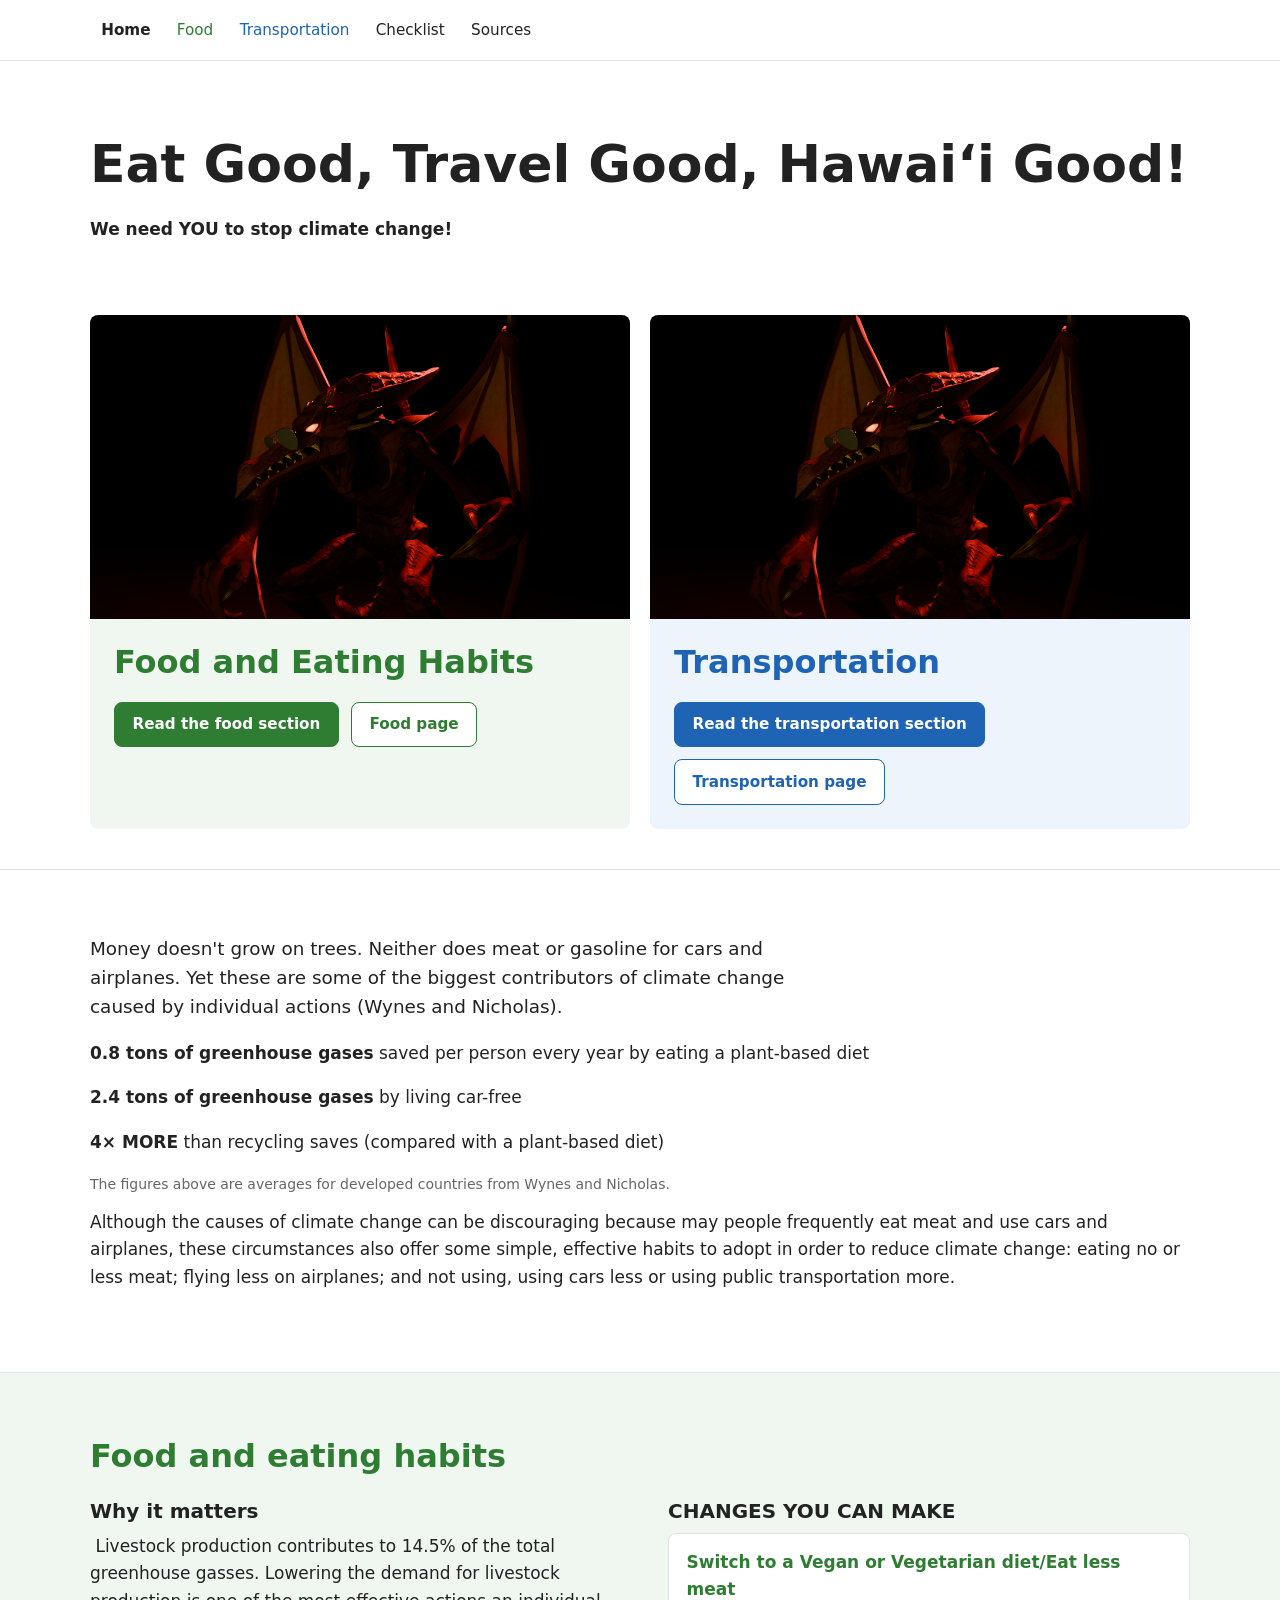
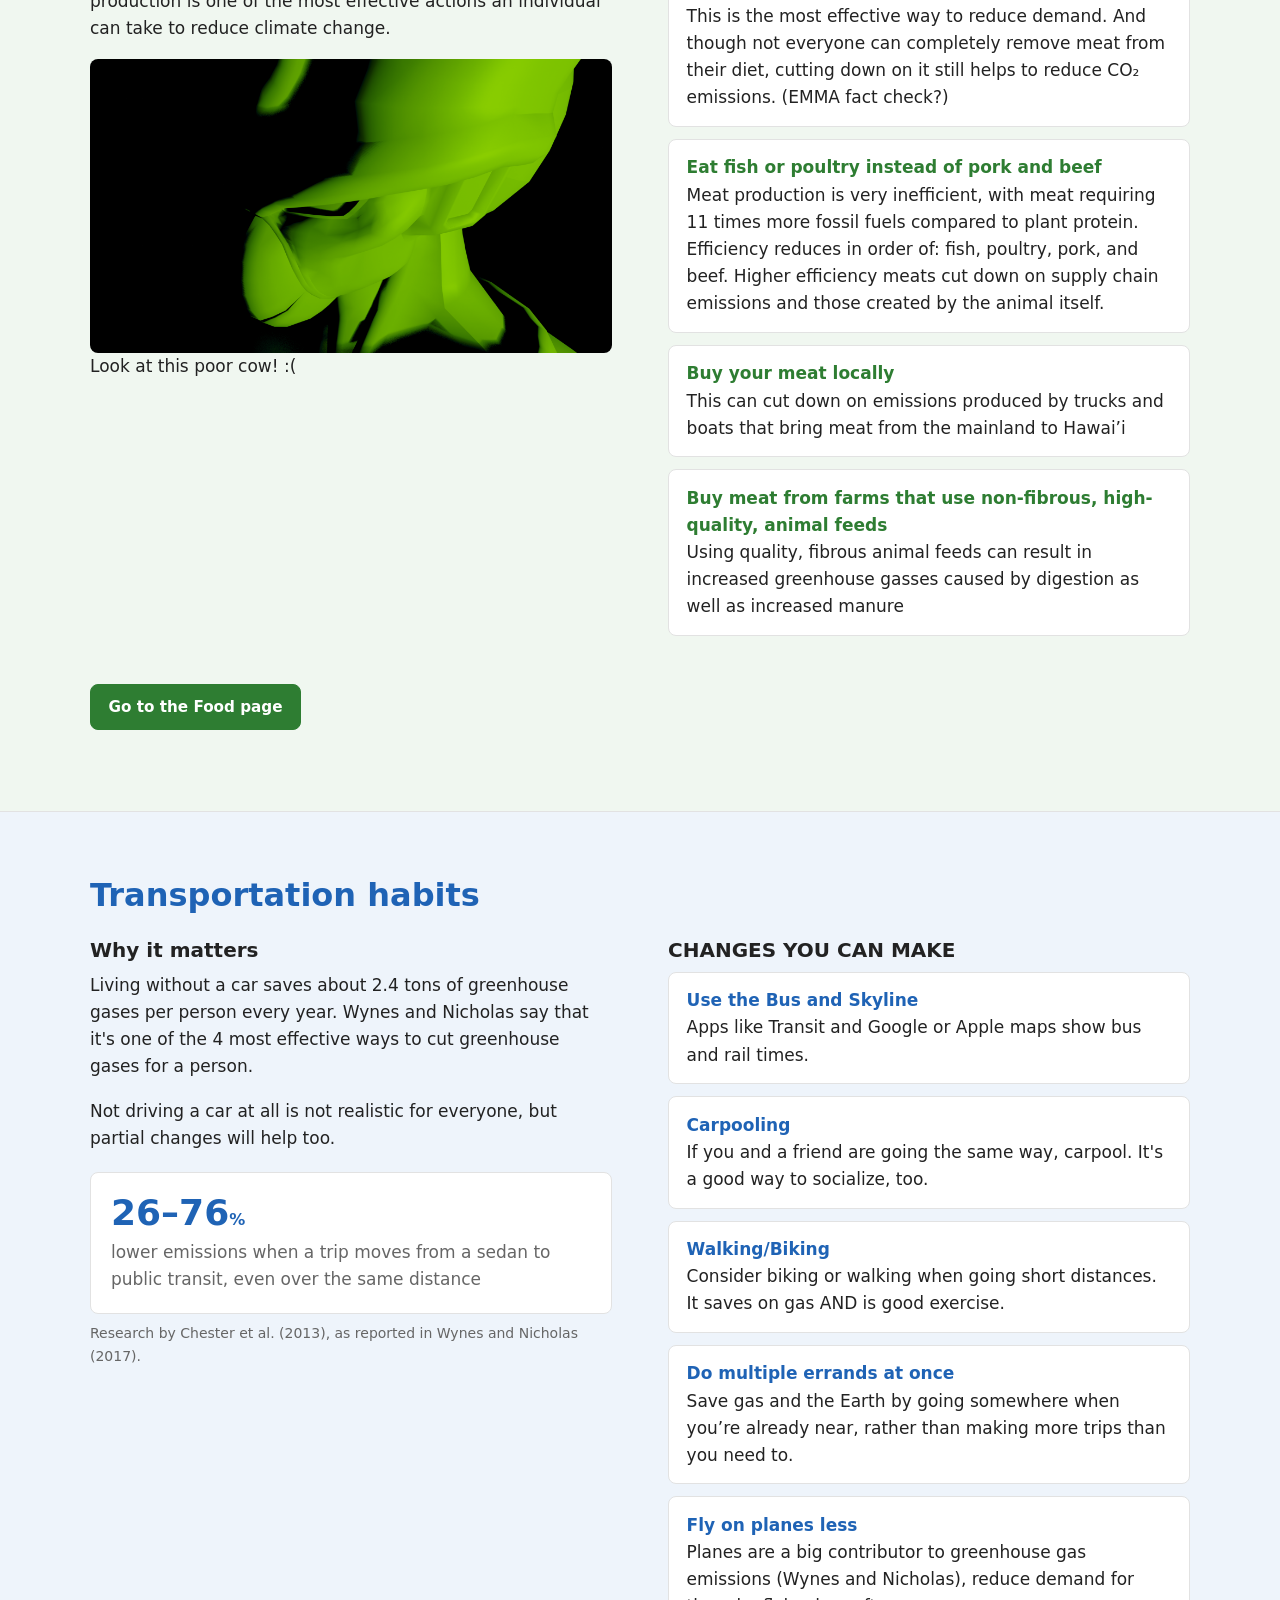
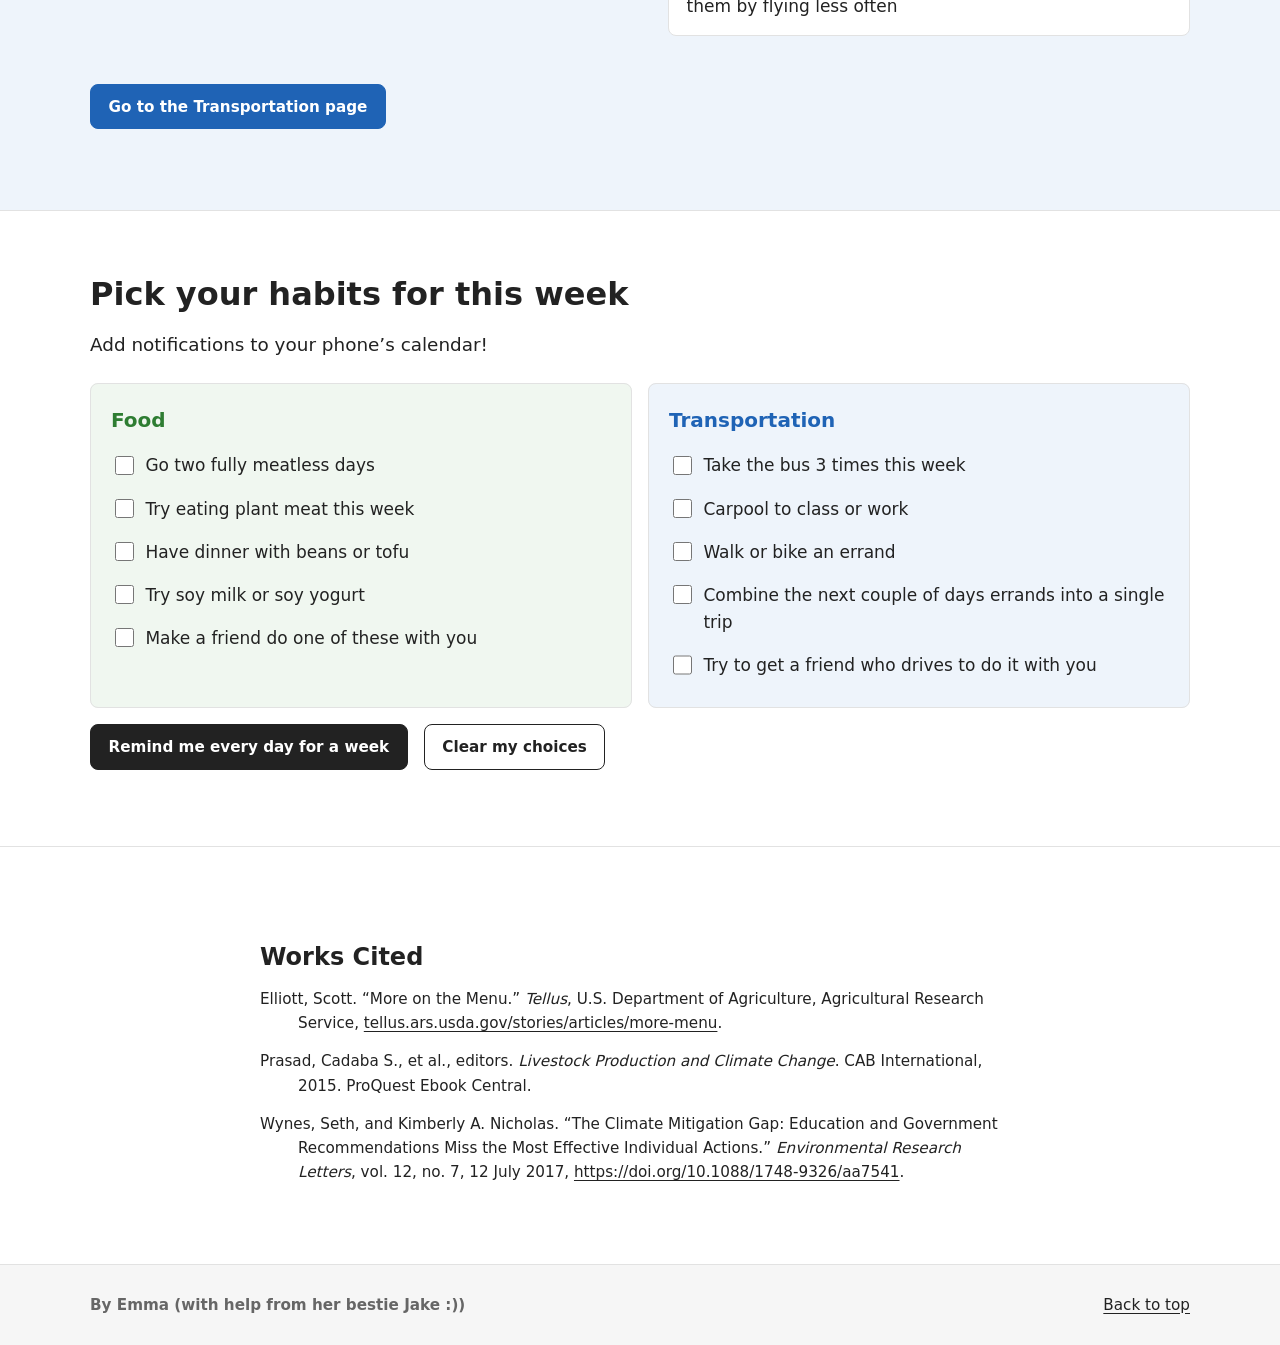
==== commit 5a81533e: "Quick facts cards on both pages, remove home page photo row" ====
--- a/index.html
+++ b/index.html
@@ -154,18 +154,6 @@
       </div>
     </section>
 
-    <!-- ============ 6. PICTURES (MIXED) ============ -->
-    <!-- Three picture spots: click each one in edit mode to swap in your own picture -->
-    <section class="section theme-mix" id="pictures">
-      <div class="wrap">
-        <div class="photo-row">
-          <img class="rounded" src="images/aviator-penetrator-cool-test-render.png" width="1920" height="1080" alt="">
-          <img class="rounded" src="images/aviator-penetrator-cool-test-render-2.png" width="1920" height="1080" alt="">
-          <img class="rounded" src="images/aviator-penetrator-cool-test-render-3.png" width="1920" height="1080" alt="">
-        </div>
-      </div>
-    </section>
-
     <!-- ============ 8. INTERACTIVE CHECKLIST ============ -->
     <section class="section theme-mix" id="checklist">
       <div class="wrap">
--- a/css/styles.css
+++ b/css/styles.css
@@ -136,9 +136,6 @@
 .steps li { background: #fff; border: 1px solid var(--line); border-radius: var(--radius); padding: .9rem 1.1rem; }
 .steps strong { display: block; color: var(--deep); }
 
-/* Three pictures in a row */
-.photo-row { display: grid; grid-template-columns: repeat(3, 1fr); gap: 1rem; }
-.photo-row img { width: 100%; height: 100%; aspect-ratio: 4 / 3; object-fit: cover; }
 
 /* ---------- Checklist ---------- */
 .checklist { display: grid; grid-template-columns: 1fr 1fr; gap: 1rem; margin-top: 1.5rem; }
@@ -189,7 +186,7 @@
   .site-nav ul { flex-direction: column; }
   .site-nav a { padding: .75rem .25rem; font-size: 1.05rem; }
 
-  .split, .two-col, .checklist, .photo-row { grid-template-columns: 1fr; }
+  .split, .two-col, .checklist { grid-template-columns: 1fr; }
   .two-col { gap: 1.5rem; }
 }
 
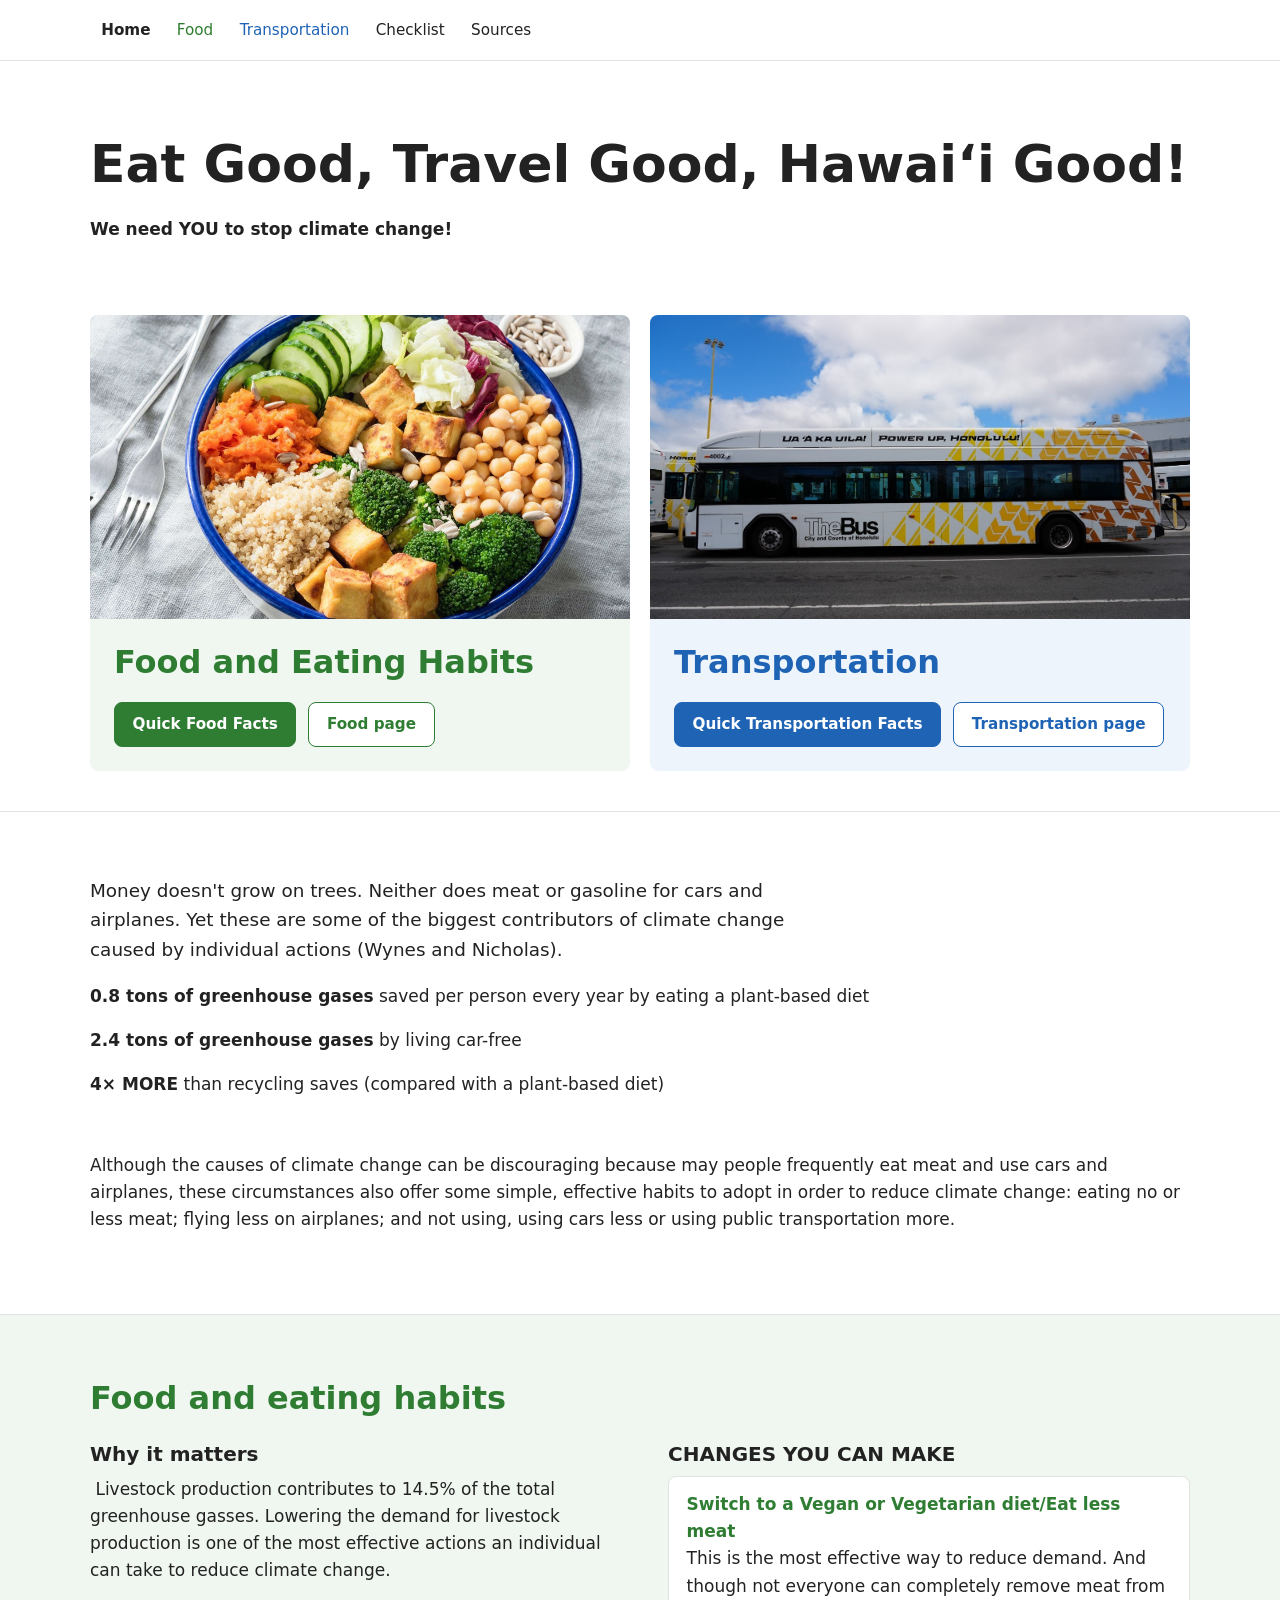
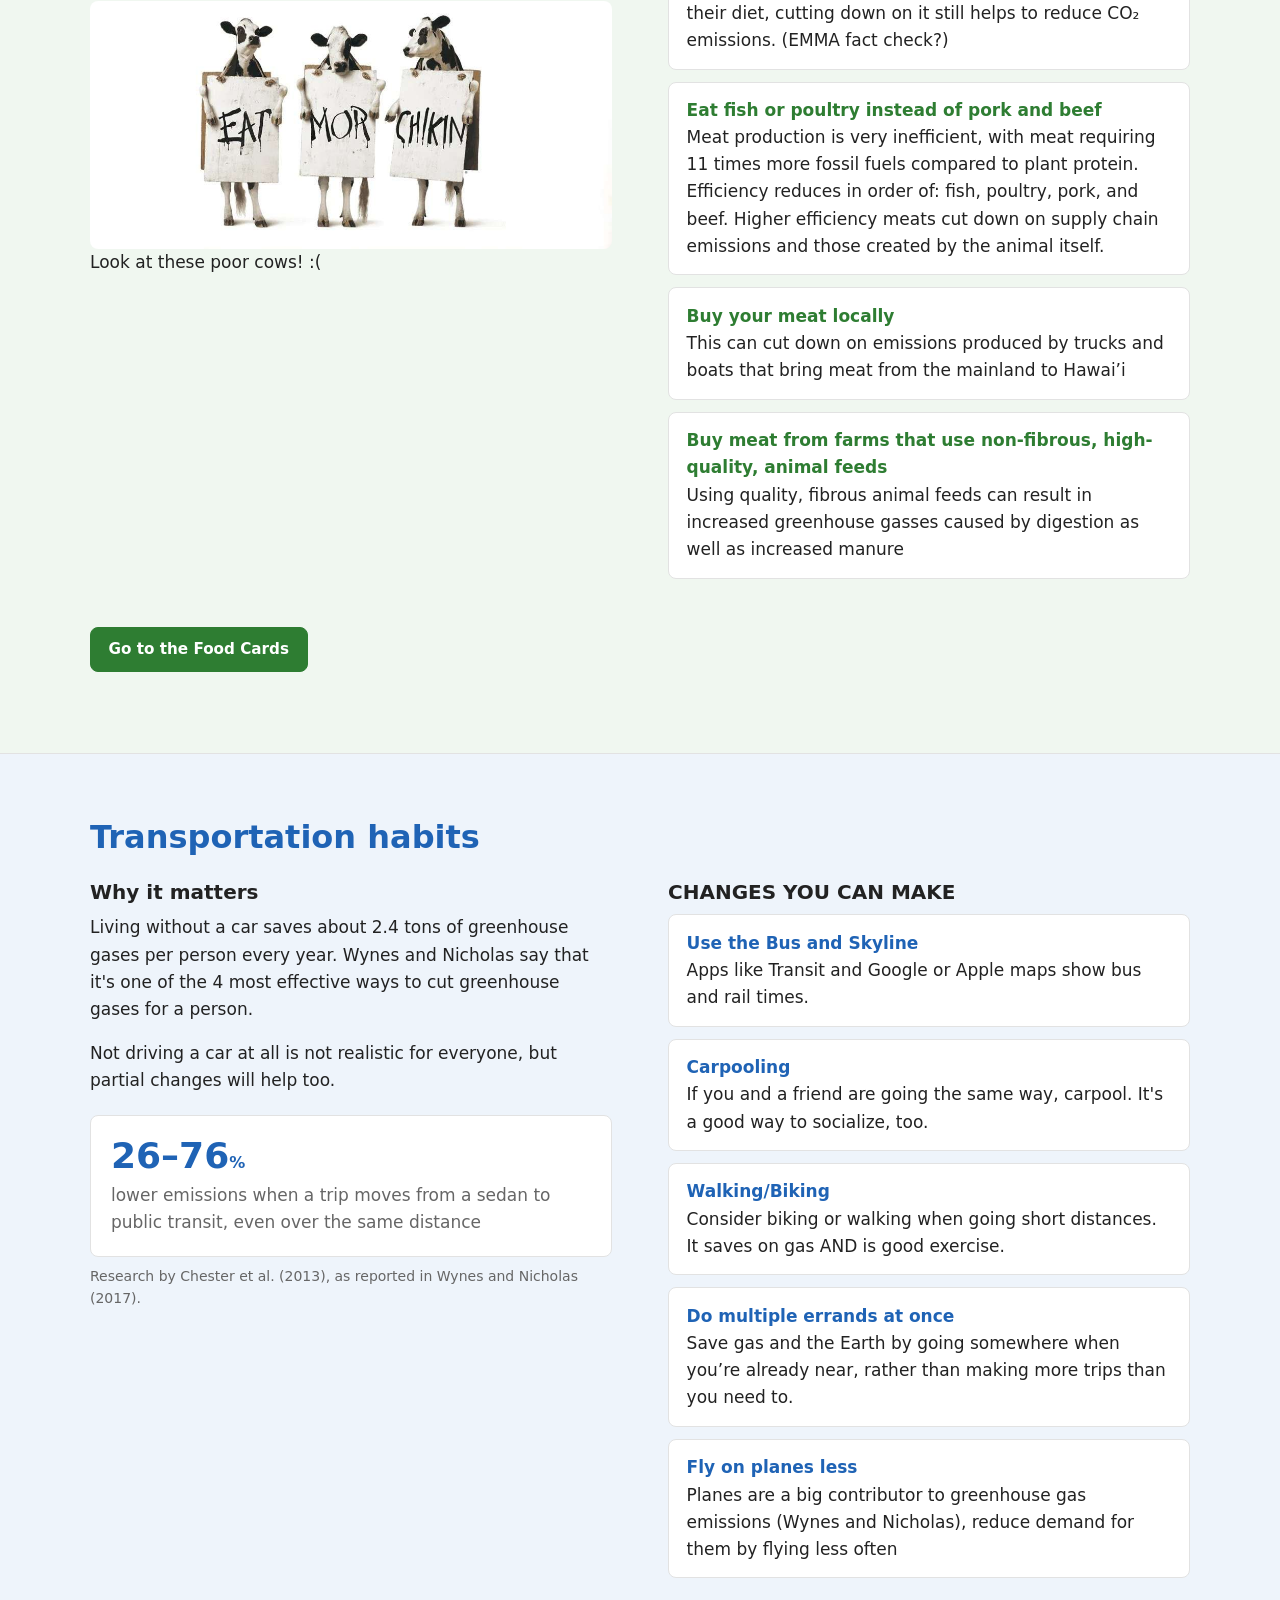
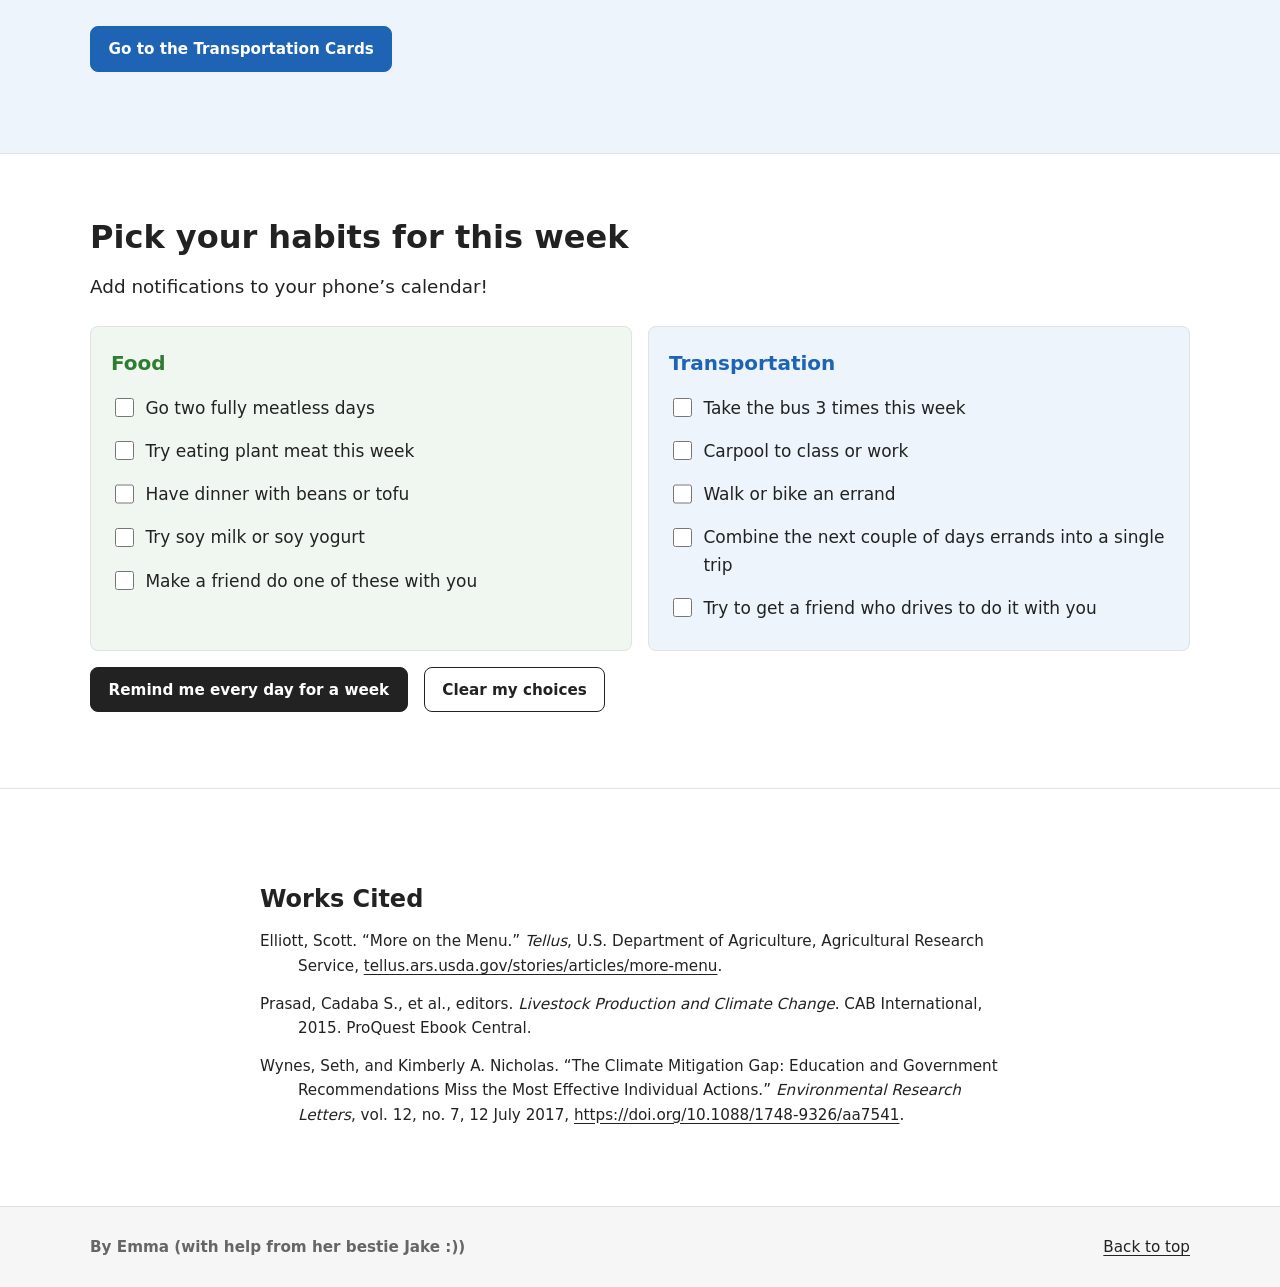
==== commit 0a14ed6e: "Transportation card pictures and text, new homepage pictures" ====
--- a/index.html
+++ b/index.html
@@ -40,22 +40,22 @@
     <!-- ============ 2. THE GREEN / BLUE SPLIT ============ -->
     <section class="split" aria-label="The two topics">
       <article class="split-half theme-food">
-        <img src="images/aviator-penetrator-cool-test-render.png" width="1920" height="1080" alt="">
+        <img src="images/istock-955998758.jpg" width="1885" height="1414" alt="">
         <div class="split-body">
           <h2>Food and Eating Habits</h2>
           <div class="btn-row">
-            <a class="btn" href="#food">Read the food section</a>
+            <a class="btn" href="#food">Quick Food Facts</a>
             <a class="btn btn-ghost" href="food.html">Food page</a>
           </div>
         </div>
       </article>
 
       <article class="split-half theme-move">
-        <img src="images/aviator-penetrator-cool-test-render-2.png" width="1920" height="1080" alt="">
+        <img src="images/thebus.jpg" width="1331" height="749" alt="">
         <div class="split-body">
           <h2>Transportation</h2>
           <div class="btn-row">
-            <a class="btn" href="#transportation">Read the transportation section</a>
+            <a class="btn" href="#transportation">Quick Transportation Facts</a>
             <a class="btn btn-ghost" href="transportation.html">Transportation page</a>
           </div>
         </div>
@@ -71,7 +71,7 @@
         <p><strong>0.8 tons of greenhouse gases</strong> saved per person every year by eating a plant-based diet</p>
         <p><strong>2.4 tons of greenhouse gases</strong> by living car-free</p>
         <p><strong>4× MORE</strong> than recycling saves (compared with a plant-based diet)</p>
-        <p class="fine-print">The figures above are averages for developed countries from Wynes and Nicholas.</p>
+        <p class="fine-print"><br></p>
         <p>Although the causes of climate change can be discouraging because may people frequently eat meat and use cars and airplanes, these circumstances also offer some simple, effective habits to adopt in order to reduce climate change: eating no or less meat; flying less on airplanes; and not using, using cars less or using public transportation more.&nbsp;</p>
       </div>
     </section>
@@ -87,9 +87,9 @@
             <p>&nbsp;Livestock production contributes to 14.5% of the total greenhouse gasses. Lowering the demand for livestock production is one of the most effective actions an individual can take to reduce climate change.&nbsp;</p>
 
             <!-- Picture spot: click it in edit mode to swap in your own picture -->
-            <img class="rounded" src="images/impcelltestgreenoverlaynotexture.png" width="1920" height="1080" alt="">
-
-            <p>Look at this poor cow! :(</p>
+            <img class="rounded" src="images/97-hero-d-jpg.jpg" width="1024" height="485" alt="">
+
+            <p>Look at these poor cows! :(</p>
           </div>
 
           <div>
@@ -107,7 +107,7 @@
           </div>
         </div>
 
-        <p><a class="btn" href="food.html">Go to the Food page</a></p>
+        <p><a class="btn" href="food.html">Go to the Food Cards</a></p>
       </div>
     </section>
 
@@ -150,7 +150,7 @@
           </div>
         </div>
 
-        <p><a class="btn" href="transportation.html">Go to the Transportation page</a></p>
+        <p><a class="btn" href="transportation.html">Go to the Transportation Cards</a></p>
       </div>
     </section>
 
@@ -208,4 +208,5 @@
   </footer>
 
   <script src="js/main.js"></script>
+
 </body></html>
